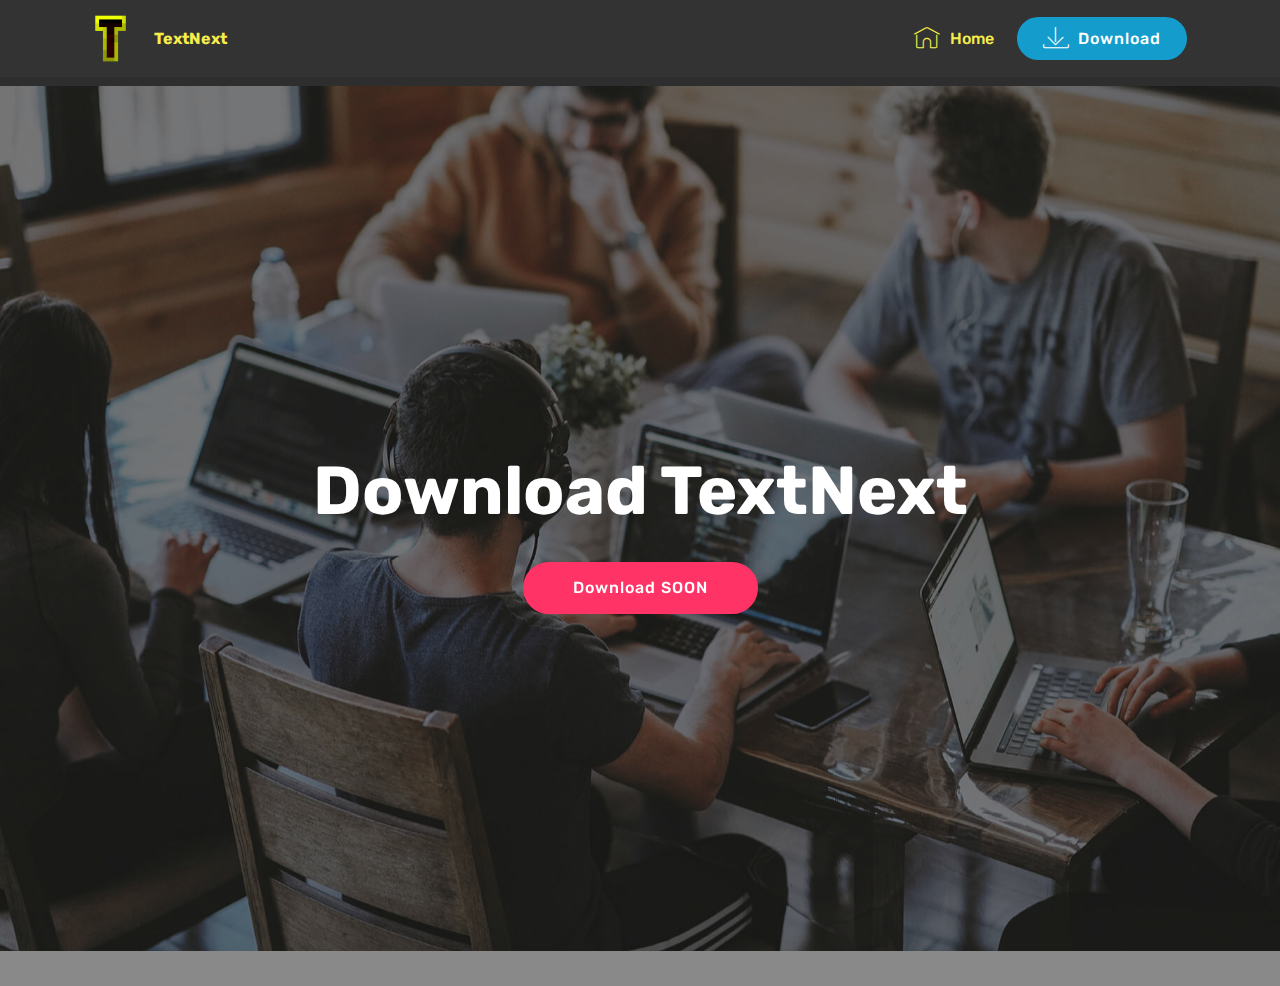
==== download.html @ 265092a2 "create github pages" ====
<!DOCTYPE html>
<html  >
<head>
  <!-- Site made with Mobirise Website Builder v4.12.4, https://mobirise.com -->
  <meta charset="UTF-8">
  <meta http-equiv="X-UA-Compatible" content="IE=edge">
  <meta name="generator" content="Mobirise v4.12.4, mobirise.com">
  <meta name="viewport" content="width=device-width, initial-scale=1, minimum-scale=1">
  <link rel="shortcut icon" href="assets/images/newlogo.ico" type="image/x-icon">
  <meta name="description" content="Web Page Builder Description">
  
  
  <title>Download Page</title>
  <link rel="stylesheet" href="assets/web/assets/mobirise-icons/mobirise-icons.css">
  <link rel="stylesheet" href="assets/bootstrap/css/bootstrap.min.css">
  <link rel="stylesheet" href="assets/bootstrap/css/bootstrap-grid.min.css">
  <link rel="stylesheet" href="assets/bootstrap/css/bootstrap-reboot.min.css">
  <link rel="stylesheet" href="assets/tether/tether.min.css">
  <link rel="stylesheet" href="assets/dropdown/css/style.css">
  <link rel="stylesheet" href="assets/theme/css/style.css">
  <link rel="preload" as="style" href="assets/mobirise/css/mbr-additional.css"><link rel="stylesheet" href="assets/mobirise/css/mbr-additional.css" type="text/css">
  
  
  
</head>
<body>
  <section class="menu cid-s70KgSkP60" once="menu" id="menu1-a">

    

    <nav class="navbar navbar-expand beta-menu navbar-dropdown align-items-center navbar-fixed-top navbar-toggleable-sm">
        <button class="navbar-toggler navbar-toggler-right" type="button" data-toggle="collapse" data-target="#navbarSupportedContent" aria-controls="navbarSupportedContent" aria-expanded="false" aria-label="Toggle navigation">
            <div class="hamburger">
                <span></span>
                <span></span>
                <span></span>
                <span></span>
            </div>
        </button>
        <div class="menu-logo">
            <div class="navbar-brand">
                <span class="navbar-logo">
                    <a href="index.html">
                         <img src="assets/images/newlogo.ico" alt="Mobirise" title="" style="height: 3.8rem;">
                    </a>
                </span>
                <span class="navbar-caption-wrap"><a class="navbar-caption text-success display-4" href="index.html">
                        TextNext</a></span>
            </div>
        </div>
        <div class="collapse navbar-collapse" id="navbarSupportedContent">
            <ul class="navbar-nav nav-dropdown" data-app-modern-menu="true"><li class="nav-item">
                    <a class="nav-link link text-success display-4" href="index.html">
                        <span class="mbri-home mbr-iconfont mbr-iconfont-btn"></span>
                        Home</a>
                </li></ul>
            <div class="navbar-buttons mbr-section-btn"><a class="btn btn-sm btn-primary display-4" href="download.html">
                    <span class="mbri-save mbr-iconfont mbr-iconfont-btn "></span>Download</a></div>
        </div>
    </nav>
</section>

<section class="engine"><a href="https://mobirise.info/p">site templates free download</a></section><section once="footers" class="cid-s70Gtntuoc" id="footer6-6">

    

    

    <div class="container">
        <div class="media-container-row align-center mbr-white">
            <div class="col-12">
                <p class="mbr-text mb-0 mbr-fonts-style display-7">
                    © Copyright 2020 TextNext - All Rights Reserved
                </p>
            </div>
        </div>
    </div>
</section>

<section class="cid-s70Ly5xslP mbr-fullscreen mbr-parallax-background" id="header2-b">

    

    <div class="mbr-overlay" style="opacity: 0.5; background-color: rgb(35, 35, 35);"></div>

    <div class="container align-center">
        <div class="row justify-content-md-center">
            <div class="mbr-white col-md-10">
                <h1 class="mbr-section-title mbr-bold pb-3 mbr-fonts-style display-1">
                    Download TextNext</h1>
                
                
                <div class="mbr-section-btn"><a class="btn btn-md btn-secondary display-4" href="download.html">Download SOON</a></div>
            </div>
        </div>
    </div>
    
</section>


  <script src="assets/web/assets/jquery/jquery.min.js"></script>
  <script src="assets/popper/popper.min.js"></script>
  <script src="assets/bootstrap/js/bootstrap.min.js"></script>
  <script src="assets/tether/tether.min.js"></script>
  <script src="assets/smoothscroll/smooth-scroll.js"></script>
  <script src="assets/dropdown/js/nav-dropdown.js"></script>
  <script src="assets/dropdown/js/navbar-dropdown.js"></script>
  <script src="assets/touchswipe/jquery.touch-swipe.min.js"></script>
  <script src="assets/parallax/jarallax.min.js"></script>
  <script src="assets/theme/js/script.js"></script>
  
  
</body>
</html>
---- assets/web/assets/mobirise-icons/mobirise-icons.css ----
@font-face {
  font-family: 'MobiriseIcons';
  src:  url('mobirise-icons.eot?spat4u');
  src:  url('mobirise-icons.eot?spat4u#iefix') format('embedded-opentype'),
    url('mobirise-icons.ttf?spat4u') format('truetype'),
    url('mobirise-icons.woff?spat4u') format('woff'),
    url('mobirise-icons.svg?spat4u#MobiriseIcons') format('svg');
  font-weight: normal;
  font-style: normal;
  font-display: swap;
}

[class^="mbri-"], [class*=" mbri-"] {
  /* use !important to prevent issues with browser extensions that change fonts */
  font-family: MobiriseIcons !important;
  speak: none;
  font-style: normal;
  font-weight: normal;
  font-variant: normal;
  text-transform: none;
  line-height: 1;

  /* Better Font Rendering =========== */
  -webkit-font-smoothing: antialiased;
  -moz-osx-font-smoothing: grayscale;
}

.mbri-add-submenu:before {
  content: "\e900";
}
.mbri-alert:before {
  content: "\e901";
}
.mbri-align-center:before {
  content: "\e902";
}
.mbri-align-justify:before {
  content: "\e903";
}
.mbri-align-left:before {
  content: "\e904";
}
.mbri-align-right:before {
  content: "\e905";
}
.mbri-android:before {
  content: "\e906";
}
.mbri-apple:before {
  content: "\e907";
}
.mbri-arrow-down:before {
  content: "\e908";
}
.mbri-arrow-next:before {
  content: "\e909";
}
.mbri-arrow-prev:before {
  content: "\e90a";
}
.mbri-arrow-up:before {
  content: "\e90b";
}
.mbri-bold:before {
  content: "\e90c";
}
.mbri-bookmark:before {
  content: "\e90d";
}
.mbri-bootstrap:before {
  content: "\e90e";
}
.mbri-briefcase:before {
  content: "\e90f";
}
.mbri-browse:before {
  content: "\e910";
}
.mbri-bulleted-list:before {
  content: "\e911";
}
.mbri-calendar:before {
  content: "\e912";
}
.mbri-camera:before {
  content: "\e913";
}
.mbri-cart-add:before {
  content: "\e914";
}
.mbri-cart-full:before {
  content: "\e915";
}
.mbri-cash:before {
  content: "\e916";
}
.mbri-change-style:before {
  content: "\e917";
}
.mbri-chat:before {
  content: "\e918";
}
.mbri-clock:before {
  content: "\e919";
}
.mbri-close:before {
  content: "\e91a";
}
.mbri-cloud:before {
  content: "\e91b";
}
.mbri-code:before {
  content: "\e91c";
}
.mbri-contact-form:before {
  content: "\e91d";
}
.mbri-credit-card:before {
  content: "\e91e";
}
.mbri-cursor-click:before {
  content: "\e91f";
}
.mbri-cust-feedback:before {
  content: "\e920";
}
.mbri-database:before {
  content: "\e921";
}
.mbri-delivery:before {
  content: "\e922";
}
.mbri-desktop:before {
  content: "\e923";
}
.mbri-devices:before {
  content: "\e924";
}
.mbri-down:before {
  content: "\e925";
}
.mbri-download:before {
  content: "\e989";
}
.mbri-drag-n-drop:before {
  content: "\e927";
}
.mbri-drag-n-drop2:before {
  content: "\e928";
}
.mbri-edit:before {
  content: "\e929";
}
.mbri-edit2:before {
  content: "\e92a";
}
.mbri-error:before {
  content: "\e92b";
}
.mbri-extension:before {
  content: "\e92c";
}
.mbri-features:before {
  content: "\e92d";
}
.mbri-file:before {
  content: "\e92e";
}
.mbri-flag:before {
  content: "\e92f";
}
.mbri-folder:before {
  content: "\e930";
}
.mbri-gift:before {
  content: "\e931";
}
.mbri-github:before {
  content: "\e932";
}
.mbri-globe:before {
  content: "\e933";
}
.mbri-globe-2:before {
  content: "\e934";
}
.mbri-growing-chart:before {
  content: "\e935";
}
.mbri-hearth:before {
  content: "\e936";
}
.mbri-help:before {
  content: "\e937";
}
.mbri-home:before {
  content: "\e938";
}
.mbri-hot-cup:before {
  content: "\e939";
}
.mbri-idea:before {
  content: "\e93a";
}
.mbri-image-gallery:before {
  content: "\e93b";
}
.mbri-image-slider:before {
  content: "\e93c";
}
.mbri-info:before {
  content: "\e93d";
}
.mbri-italic:before {
  content: "\e93e";
}
.mbri-key:before {
  content: "\e93f";
}
.mbri-laptop:before {
  content: "\e940";
}
.mbri-layers:before {
  content: "\e941";
}
.mbri-left-right:before {
  content: "\e942";
}
.mbri-left:before {
  content: "\e943";
}
.mbri-letter:before {
  content: "\e944";
}
.mbri-like:before {
  content: "\e945";
}
.mbri-link:before {
  content: "\e946";
}
.mbri-lock:before {
  content: "\e947";
}
.mbri-login:before {
  content: "\e948";
}
.mbri-logout:before {
  content: "\e949";
}
.mbri-magic-stick:before {
  content: "\e94a";
}
.mbri-map-pin:before {
  content: "\e94b";
}
.mbri-menu:before {
  content: "\e94c";
}
.mbri-mobile:before {
  content: "\e94d";
}
.mbri-mobile2:before {
  content: "\e94e";
}
.mbri-mobirise:before {
  content: "\e94f";
}
.mbri-more-horizontal:before {
  content: "\e950";
}
.mbri-more-vertical:before {
  content: "\e951";
}
.mbri-music:before {
  content: "\e952";
}
.mbri-new-file:before {
  content: "\e953";
}
.mbri-numbered-list:before {
  content: "\e954";
}
.mbri-opened-folder:before {
  content: "\e955";
}
.mbri-pages:before {
  content: "\e956";
}
.mbri-paper-plane:before {
  content: "\e957";
}
.mbri-paperclip:before {
  content: "\e958";
}
.mbri-photo:before {
  content: "\e959";
}
.mbri-photos:before {
  content: "\e95a";
}
.mbri-pin:before {
  content: "\e95b";
}
.mbri-play:before {
  content: "\e95c";
}
.mbri-plus:before {
  content: "\e95d";
}
.mbri-preview:before {
  content: "\e95e";
}
.mbri-print:before {
  content: "\e95f";
}
.mbri-protect:before {
  content: "\e960";
}
.mbri-question:before {
  content: "\e961";
}
.mbri-quote-left:before {
  content: "\e962";
}
.mbri-quote-right:before {
  content: "\e963";
}
.mbri-refresh:before {
  content: "\e964";
}
.mbri-responsive:before {
  content: "\e965";
}
.mbri-right:before {
  content: "\e966";
}
.mbri-rocket:before {
  content: "\e967";
}
.mbri-sad-face:before {
  content: "\e968";
}
.mbri-sale:before {
  content: "\e969";
}
.mbri-save:before {
  content: "\e96a";
}
.mbri-search:before {
  content: "\e96b";
}
.mbri-setting:before {
  content: "\e96c";
}
.mbri-setting2:before {
  content: "\e96d";
}
.mbri-setting3:before {
  content: "\e96e";
}
.mbri-share:before {
  content: "\e96f";
}
.mbri-shopping-bag:before {
  content: "\e970";
}
.mbri-shopping-basket:before {
  content: "\e971";
}
.mbri-shopping-cart:before {
  content: "\e972";
}
.mbri-sites:before {
  content: "\e973";
}
.mbri-smile-face:before {
  content: "\e974";
}
.mbri-speed:before {
  content: "\e975";
}
.mbri-star:before {
  content: "\e976";
}
.mbri-success:before {
  content: "\e977";
}
.mbri-sun:before {
  content: "\e978";
}
.mbri-sun2:before {
  content: "\e979";
}
.mbri-tablet:before {
  content: "\e97a";
}
.mbri-tablet-vertical:before {
  content: "\e97b";
}
.mbri-target:before {
  content: "\e97c";
}
.mbri-timer:before {
  content: "\e97d";
}
.mbri-to-ftp:before {
  content: "\e97e";
}
.mbri-to-local-drive:before {
  content: "\e97f";
}
.mbri-touch-swipe:before {
  content: "\e980";
}
.mbri-touch:before {
  content: "\e981";
}
.mbri-trash:before {
  content: "\e982";
}
.mbri-underline:before {
  content: "\e983";
}
.mbri-unlink:before {
  content: "\e984";
}
.mbri-unlock:before {
  content: "\e985";
}
.mbri-up-down:before {
  content: "\e986";
}
.mbri-up:before {
  content: "\e987";
}
.mbri-update:before {
  content: "\e988";
}
.mbri-upload:before {
 content: "\e926"; 
}
.mbri-user:before {
  content: "\e98a";
}
.mbri-user2:before {
  content: "\e98b";
}
.mbri-users:before {
  content: "\e98c";
}
.mbri-video:before {
  content: "\e98d";
}
.mbri-video-play:before {
  content: "\e98e";
}
.mbri-watch:before {
  content: "\e98f";
}
.mbri-website-theme:before {
  content: "\e990";
}
.mbri-wifi:before {
  content: "\e991";
}
.mbri-windows:before {
  content: "\e992";
}
.mbri-zoom-out:before {
  content: "\e993";
}
.mbri-redo:before {
  content: "\e994";
}
.mbri-undo:before {
  content: "\e995";
}
---- assets/dropdown/css/style.css ----
.navbar-dropdown {
  left: 0;
  padding: 0;
  position: absolute;
  right: 0;
  top: 0;
  transition: all 0.45s ease;
  z-index: 1030;
  background: #282828; }
  .navbar-dropdown .navbar-logo {
    margin-right: 0.8rem;
    transition: margin 0.3s ease-in-out;
    vertical-align: middle; }
    .navbar-dropdown .navbar-logo img {
      height: 3.125rem;
      transition: all 0.3s ease-in-out; }
    .navbar-dropdown .navbar-logo.mbr-iconfont {
      font-size: 3.125rem;
      line-height: 3.125rem; }
  .navbar-dropdown .navbar-caption {
    font-weight: 700;
    white-space: normal;
    vertical-align: -4px;
    line-height: 3.125rem !important; }
    .navbar-dropdown .navbar-caption, .navbar-dropdown .navbar-caption:hover {
      color: inherit;
      text-decoration: none; }
  .navbar-dropdown .mbr-iconfont + .navbar-caption {
    vertical-align: -1px; }
  .navbar-dropdown.navbar-fixed-top {
    position: fixed; }
  .navbar-dropdown .navbar-brand span {
    vertical-align: -4px; }
  .navbar-dropdown.bg-color.transparent {
    background: none; }
  .navbar-dropdown.navbar-short .navbar-brand {
    padding: 0.625rem 0; }
    .navbar-dropdown.navbar-short .navbar-brand span {
      vertical-align: -1px; }
  .navbar-dropdown.navbar-short .navbar-caption {
    line-height: 2.375rem !important;
    vertical-align: -2px; }
  .navbar-dropdown.navbar-short .navbar-logo {
    margin-right: 0.5rem; }
    .navbar-dropdown.navbar-short .navbar-logo img {
      height: 2.375rem; }
    .navbar-dropdown.navbar-short .navbar-logo.mbr-iconfont {
      font-size: 2.375rem;
      line-height: 2.375rem; }
  .navbar-dropdown.navbar-short .mbr-table-cell {
    height: 3.625rem; }
  .navbar-dropdown .navbar-close {
    left: 0.6875rem;
    position: fixed;
    top: 0.75rem;
    z-index: 1000; }
  .navbar-dropdown .hamburger-icon {
    content: "";
    display: inline-block;
    vertical-align: middle;
    width: 16px;
    -webkit-box-shadow: 0 -6px 0 1px #282828,0 0 0 1px #282828,0 6px 0 1px #282828;
    -moz-box-shadow: 0 -6px 0 1px #282828,0 0 0 1px #282828,0 6px 0 1px #282828;
    box-shadow: 0 -6px 0 1px #282828,0 0 0 1px #282828,0 6px 0 1px #282828; }

.dropdown-menu .dropdown-toggle[data-toggle="dropdown-submenu"]::after {
  border-bottom: 0.35em solid transparent;
  border-left: 0.35em solid;
  border-right: 0;
  border-top: 0.35em solid transparent;
  margin-left: 0.3rem; }

.dropdown-menu .dropdown-item:focus {
  outline: 0; }

.nav-dropdown {
  font-size: 0.75rem;
  font-weight: 500;
  height: auto !important; }
  .nav-dropdown .nav-btn {
    padding-left: 1rem; }
  .nav-dropdown .link {
    margin: .667em 1.667em;
    font-weight: 500;
    padding: 0;
    transition: color .2s ease-in-out; }
    .nav-dropdown .link.dropdown-toggle {
      margin-right: 2.583em; }
      .nav-dropdown .link.dropdown-toggle::after {
        margin-left: .25rem;
        border-top: 0.35em solid;
        border-right: 0.35em solid transparent;
        border-left: 0.35em solid transparent;
        border-bottom: 0; }
      .nav-dropdown .link.dropdown-toggle[aria-expanded="true"] {
        margin: 0;
        padding: 0.667em 3.263em  0.667em 1.667em; }
  .nav-dropdown .link::after,
  .nav-dropdown .dropdown-item::after {
    color: inherit; }
  .nav-dropdown .btn {
    font-size: 0.75rem;
    font-weight: 700;
    letter-spacing: 0;
    margin-bottom: 0;
    padding-left: 1.25rem;
    padding-right: 1.25rem; }
  .nav-dropdown .dropdown-menu {
    border-radius: 0;
    border: 0;
    left: 0;
    margin: 0;
    padding-bottom: 1.25rem;
    padding-top: 1.25rem;
    position: relative; }
  .nav-dropdown .dropdown-submenu {
    margin-left: 0.125rem;
    top: 0; }
  .nav-dropdown .dropdown-item {
    font-weight: 500;
    line-height: 2;
    padding: 0.3846em 4.615em 0.3846em 1.5385em;
    position: relative;
    transition: color .2s ease-in-out, background-color .2s ease-in-out; }
    .nav-dropdown .dropdown-item::after {
      margin-top: -0.3077em;
      position: absolute;
      right: 1.1538em;
      top: 50%; }
    .nav-dropdown .dropdown-item:focus, .nav-dropdown .dropdown-item:hover {
      background: none; }

@media (max-width: 767px) {
  .nav-dropdown.navbar-toggleable-sm {
    bottom: 0;
    display: none;
    left: 0;
    overflow-x: hidden;
    position: fixed;
    top: 0;
    transform: translateX(-100%);
    -ms-transform: translateX(-100%);
    -webkit-transform: translateX(-100%);
    width: 18.75rem;
    z-index: 999; } }
.nav-dropdown.navbar-toggleable-xl {
  bottom: 0;
  display: none;
  left: 0;
  overflow-x: hidden;
  position: fixed;
  top: 0;
  transform: translateX(-100%);
  -ms-transform: translateX(-100%);
  -webkit-transform: translateX(-100%);
  width: 18.75rem;
  z-index: 999; }

.nav-dropdown-sm {
  display: block !important;
  overflow-x: hidden;
  overflow: auto;
  padding-top: 3.875rem; }
  .nav-dropdown-sm::after {
    content: "";
    display: block;
    height: 3rem;
    width: 100%; }
  .nav-dropdown-sm.collapse.in ~ .navbar-close {
    display: block !important; }
  .nav-dropdown-sm.collapsing, .nav-dropdown-sm.collapse.in {
    transform: translateX(0);
    -ms-transform: translateX(0);
    -webkit-transform: translateX(0);
    transition: all 0.25s ease-out;
    -webkit-transition: all 0.25s ease-out;
    background: #282828; }
  .nav-dropdown-sm.collapsing[aria-expanded="false"] {
    transform: translateX(-100%);
    -ms-transform: translateX(-100%);
    -webkit-transform: translateX(-100%); }
  .nav-dropdown-sm .nav-item {
    display: block;
    margin-left: 0 !important;
    padding-left: 0; }
  .nav-dropdown-sm .link,
  .nav-dropdown-sm .dropdown-item {
    border-top: 1px dotted rgba(255, 255, 255, 0.1);
    font-size: 0.8125rem;
    line-height: 1.6;
    margin: 0 !important;
    padding: 0.875rem 2.4rem 0.875rem 1.5625rem !important;
    position: relative;
    white-space: normal; }
    .nav-dropdown-sm .link:focus, .nav-dropdown-sm .link:hover,
    .nav-dropdown-sm .dropdown-item:focus,
    .nav-dropdown-sm .dropdown-item:hover {
      background: rgba(0, 0, 0, 0.2) !important;
      color: #c0a375; }
  .nav-dropdown-sm .nav-btn {
    position: relative;
    padding: 1.5625rem 1.5625rem 0 1.5625rem; }
    .nav-dropdown-sm .nav-btn::before {
      border-top: 1px dotted rgba(255, 255, 255, 0.1);
      content: "";
      left: 0;
      position: absolute;
      top: 0;
      width: 100%; }
    .nav-dropdown-sm .nav-btn + .nav-btn {
      padding-top: 0.625rem; }
      .nav-dropdown-sm .nav-btn + .nav-btn::before {
        display: none; }
  .nav-dropdown-sm .btn {
    padding: 0.625rem 0; }
  .nav-dropdown-sm .dropdown-toggle[data-toggle="dropdown-submenu"]::after {
    margin-left: .25rem;
    border-top: 0.35em solid;
    border-right: 0.35em solid transparent;
    border-left: 0.35em solid transparent;
    border-bottom: 0; }
  .nav-dropdown-sm .dropdown-toggle[data-toggle="dropdown-submenu"][aria-expanded="true"]::after {
    border-top: 0;
    border-right: 0.35em solid transparent;
    border-left: 0.35em solid transparent;
    border-bottom: 0.35em solid; }
  .nav-dropdown-sm .dropdown-menu {
    margin: 0;
    padding: 0;
    position: relative;
    top: 0;
    left: 0;
    width: 100%;
    border: 0;
    float: none;
    border-radius: 0;
    background: none; }
  .nav-dropdown-sm .dropdown-submenu {
    left: 100%;
    margin-left: 0.125rem;
    margin-top: -1.25rem;
    top: 0; }

.navbar-toggleable-sm .nav-dropdown .dropdown-menu {
  position: absolute; }

.navbar-toggleable-sm .nav-dropdown .dropdown-submenu {
  left: 100%;
  margin-left: 0.125rem;
  margin-top: -1.25rem;
  top: 0; }

.navbar-toggleable-sm.opened .nav-dropdown .dropdown-menu {
  position: relative; }

.navbar-toggleable-sm.opened .nav-dropdown .dropdown-submenu {
  left: 0;
  margin-left: 00rem;
  margin-top: 0rem;
  top: 0; }

.is-builder .nav-dropdown.collapsing {
  transition: none !important; }

/*# sourceMappingURL=style.css.map */
---- assets/theme/css/style.css ----
/*!
 * Mobirise v4 theme (https://mobirise.com/)
 * Copyright 2017 Mobirise
 */
section {
  background-color: #eeeeee;
}

.form-control:focus {
  box-shadow: none;
}

:focus {
  outline: none;
}

body {
  font-style: normal;
  line-height: 1.5;
}

section,
.container,
.container-fluid {
  position: relative;
  word-wrap: break-word;
}

a.mbr-iconfont:hover {
  text-decoration: none;
}

.article .lead p,
.article .lead ul,
.article .lead ol,
.article .lead pre,
.article .lead blockquote {
  margin-bottom: 0;
}

ul,
ol,
pre,
blockquote {
  margin-bottom: 2.3125rem;
}

pre {
  background: #f4f4f4;
  padding: 10px 24px;
  white-space: pre-wrap;
}

.inactive {
  -webkit-user-select: none;
  -moz-user-select: none;
  -ms-user-select: none;
  user-select: none;
  pointer-events: none;
  -webkit-user-drag: none;
  user-drag: none;
}

.mbr-section__comments .row {
  justify-content: center;
  -webkit-justify-content: center;
}

a {
  font-style: normal;
  font-weight: 400;
  cursor: pointer;
}

a, a:hover {
  text-decoration: none;
}

figure {
  margin-bottom: 0;
}

body {
  color: #232323;
}

h1,
h2,
h3,
h4,
h5,
h6,
.h1,
.h2,
.h3,
.h4,
.h5,
.h6,
.display-1,
.display-2,
.display-3,
.display-4 {
  line-height: 1;
  word-break: break-word;
  word-wrap: break-word;
}

.mbr-section-title {
  font-style: normal;
  line-height: 1.2;
}

.mbr-section-subtitle {
  line-height: 1.3;
}

.mbr-text {
  font-style: normal;
  line-height: 1.6;
}

b,
strong {
  font-weight: bold;
}

blockquote {
  padding: 10px 0 10px 20px;
  position: relative;
  border-left: 2px solid;
  border-color: #ff3366;
}

input:-webkit-autofill, input:-webkit-autofill:hover, input:-webkit-autofill:focus, input:-webkit-autofill:active {
  transition-delay: 9999s;
  transition-property: background-color, color;
}

textarea[type='hidden'] {
  display: none;
}

body {
  position: relative;
}

section {
  background-position: 50% 50%;
  background-repeat: no-repeat;
  background-size: cover;
}

section .mbr-background-video,
section .mbr-background-video-preview {
  position: absolute;
  bottom: 0;
  left: 0;
  right: 0;
  top: 0;
}

.hidden {
  visibility: hidden;
}

.mbr-z-index20 {
  z-index: 20;
}

/*! Base colors */
.mbr-white {
  color: #ffffff;
}

.mbr-black {
  color: #000000;
}

.mbr-bg-white {
  background-color: #ffffff;
}

.mbr-bg-black {
  background-color: #000000;
}

/*! Text-aligns */
.align-left {
  text-align: left;
}

.align-center {
  text-align: center;
}

.align-right {
  text-align: right;
}

@media (max-width: 767px) {
  .align-left,
  .align-center,
  .align-right,
  .mbr-section-btn,
  .mbr-section-title {
    text-align: center;
  }
}

/*! Font-weight  */
.mbr-light {
  font-weight: 300;
}

.mbr-regular {
  font-weight: 400;
}

.mbr-semibold {
  font-weight: 500;
}

.mbr-bold {
  font-weight: 700;
}

/*! Media  */
.media-size-item {
  -moz-flex: 1 1 auto;
  -o-flex: 1 1 auto;
  flex: 1 1 auto;
}

.media-content {
  flex-basis: 100%;
}

.media-container-row {
  display: flex;
  flex-direction: row;
  flex-wrap: wrap;
  justify-content: center;
  align-content: center;
  align-items: start;
}

.media-container-row .media-size-item {
  width: 400px;
}

.media-container-column {
  display: flex;
  flex-direction: column;
  flex-wrap: wrap;
  justify-content: center;
  align-content: center;
  align-items: stretch;
}

.media-container-column > * {
  width: 100%;
}

@media (min-width: 992px) {
  .media-container-row {
    flex-wrap: nowrap;
  }
}

figure {
  overflow: hidden;
}

figure[mbr-media-size] {
  transition: width 0.1s;
}

.mbr-figure img,
.mbr-figure iframe {
  display: block;
  width: 100%;
}

.card {
  background-color: transparent;
  border: none;
}

.card-box {
  width: 100%;
}

.card-img {
  text-align: center;
  flex-shrink: 0;
  -webkit-flex-shrink: 0;
}

.media {
  max-width: 100%;
  margin: 0 auto;
}

.mbr-figure {
  -ms-grid-row-align: center;
  align-self: center;
}

.media-container > div {
  max-width: 100%;
}

.mbr-figure img,
.card-img img {
  width: 100%;
}

@media (max-width: 991px) {
  .media-size-item {
    width: auto !important;
  }
  .media {
    width: auto;
  }
  .mbr-figure {
    width: 100% !important;
  }
}

/*! Buttons */
.btn {
  font-weight: 500;
  border-width: 2px;
  font-style: normal;
  letter-spacing: 1px;
  margin: .4rem .8rem;
  white-space: normal;
  transition: all .3s ease-in-out;
  display: inline-flex;
  align-items: center;
  justify-content: center;
  word-break: break-word;
  -webkit-align-items: center;
  -webkit-justify-content: center;
  display: -webkit-inline-flex;
}

.btn-sm {
  font-weight: 500;
  letter-spacing: 1px;
  transition: all .3s ease-in-out;
}

.btn-md {
  font-weight: 500;
  letter-spacing: 1px;
  margin: .4rem .8rem !important;
  transition: all .3s ease-in-out;
}

.btn-lg {
  font-weight: 500;
  letter-spacing: 1px;
  margin: .4rem .8rem !important;
  transition: all .3s ease-in-out;
}

.mbr-section-btn {
  margin-left: -0.25rem;
  margin-right: -0.25rem;
  font-size: 0;
}

nav .mbr-section-btn {
  margin-left: 0rem;
  margin-right: 0rem;
}

.btn-form {
  border-radius: 0;
}

.btn-form:hover {
  cursor: pointer;
}

/*! Btn icon margin */
.btn .mbr-iconfont,
.btn.btn-sm .mbr-iconfont {
  cursor: pointer;
  margin-right: 0.5rem;
}

.btn.btn-md .mbr-iconfont,
.btn.btn-md .mbr-iconfont {
  margin-right: 0.8rem;
}

.mbr-regular {
  font-weight: 400;
}

.mbr-semibold {
  font-weight: 500;
}

.mbr-bold {
  font-weight: 700;
}

[type='submit'] {
  -webkit-appearance: none;
}

/*! Full-screen */
.mbr-fullscreen .mbr-overlay {
  min-height: 100vh;
}

.mbr-fullscreen {
  display: flex;
  display: -moz-flex;
  display: -ms-flex;
  display: -o-flex;
  align-items: center;
  -webkit-align-items: center;
  min-height: 100vh;
  padding-top: 3rem;
  padding-bottom: 3rem;
}

/*! Map */
.map {
  height: 25rem;
  position: relative;
}

.map iframe {
  width: 100%;
  height: 100%;
}

.mbr-overlay {
  background-color: #000;
  bottom: 0;
  left: 0;
  opacity: .5;
  position: absolute;
  right: 0;
  top: 0;
  z-index: 0;
  pointer-events: none;
}

/* Form */
blockquote {
  font-style: italic;
  padding: 10px 0 10px 20px;
  font-size: 1.09rem;
  position: relative;
  border-width: 3px;
}

.form-control {
  background-color: #f5f5f5;
  box-shadow: none;
  color: #565656;
  line-height: 1.43;
  min-height: 3.5em;
  padding: 1.07em .5em;
}

.form-control, .form-control:focus {
  border: 1px solid #e8e8e8;
}

.form-active .form-control:invalid {
  border-color: red;
}

.form-control-label {
  position: relative;
  cursor: pointer;
  margin-bottom: .357em;
  padding: 0;
}

.alert {
  color: #ffffff;
  border-radius: 0;
  border: 0;
  font-size: .875rem;
  line-height: 1.5;
  margin-bottom: 1.875rem;
  padding: 1.25rem;
  position: relative;
}

.alert.alert-form::after {
  background-color: inherit;
  bottom: -7px;
  content: "";
  display: block;
  height: 14px;
  left: 50%;
  margin-left: -7px;
  position: absolute;
  transform: rotate(45deg);
  width: 14px;
  -webkit-transform: rotate(45deg);
}

.form-asterisk {
  font-family: initial;
  position: absolute;
  top: -2px;
  font-weight: normal;
}

/*! Scroll to top arrow */
#scrollToTop a i:before {
  content: '';
  position: absolute;
  height: 40%;
  top: 25%;
  background: #fff;
  width: 2px;
  left: calc(50% - 1px);
}

#scrollToTop a i:after {
  content: '';
  position: absolute;
  display: block;
  border-top: 2px solid #fff;
  border-right: 2px solid #fff;
  width: 40%;
  height: 40%;
  left: 30%;
  bottom: 30%;
  transform: rotate(135deg);
  -webkit-transform: rotate(135deg);
}

.mbr-arrow-up {
  bottom: 25px;
  right: 90px;
  position: fixed;
  text-align: right;
  z-index: 5000;
  color: #ffffff;
  font-size: 32px;
  transform: rotate(180deg);
  -webkit-transform: rotate(180deg);
}

.mbr-arrow-up a {
  background: rgba(0, 0, 0, 0.2);
  border-radius: 3px;
  color: #fff;
  display: inline-block;
  height: 60px;
  width: 60px;
  outline-style: none !important;
  position: relative;
  text-decoration: none;
  transition: all 0.3s ease-in-out;
  cursor: pointer;
  text-align: center;
}

.mbr-arrow-up a:hover {
  background-color: rgba(0, 0, 0, 0.4);
}

.mbr-arrow-up a i {
  line-height: 60px;
}

.mbr-arrow-up-icon {
  display: block;
  color: #fff;
}

.mbr-arrow-up-icon::before {
  content: '\203a';
  display: inline-block;
  font-family: serif;
  font-size: 32px;
  line-height: 1;
  font-style: normal;
  position: relative;
  top: 6px;
  left: -4px;
  -webkit-transform: rotate(-90deg);
  transform: rotate(-90deg);
}

/*! Arrow Down */
.mbr-arrow {
  position: absolute;
  bottom: 45px;
  left: 50%;
  width: 60px;
  height: 60px;
  cursor: pointer;
  background-color: rgba(80, 80, 80, 0.5);
  border-radius: 50%;
  -webkit-transform: translateX(-50%);
  transform: translateX(-50%);
}

.mbr-arrow > a {
  display: inline-block;
  text-decoration: none;
  outline-style: none;
  -webkit-animation: arrowdown 1.7s ease-in-out infinite;
  animation: arrowdown 1.7s ease-in-out infinite;
}

.mbr-arrow > a > i {
  position: absolute;
  top: -2px;
  left: 15px;
  font-size: 2rem;
}

@keyframes arrowdown {
  0% {
    transform: translateY(0px);
    -webkit-transform: translateY(0px);
  }
  50% {
    transform: translateY(-5px);
    -webkit-transform: translateY(-5px);
  }
  100% {
    transform: translateY(0px);
    -webkit-transform: translateY(0px);
  }
}

@-webkit-keyframes arrowdown {
  0% {
    transform: translateY(0px);
    -webkit-transform: translateY(0px);
  }
  50% {
    transform: translateY(-5px);
    -webkit-transform: translateY(-5px);
  }
  100% {
    transform: translateY(0px);
    -webkit-transform: translateY(0px);
  }
}

@media (max-width: 500px) {
  .mbr-arrow-up {
    left: 50%;
    right: auto;
    transform: translateX(-50%) rotate(180deg);
    -webkit-transform: translateX(-50%) rotate(180deg);
  }
}

/*Gradients animation*/
@keyframes gradient-animation {
  from {
    background-position: 0% 100%;
    -webkit-animation-timing-function: ease-in-out;
            animation-timing-function: ease-in-out;
  }
  to {
    background-position: 100% 0%;
    -webkit-animation-timing-function: ease-in-out;
            animation-timing-function: ease-in-out;
  }
}

@-webkit-keyframes gradient-animation {
  from {
    background-position: 0% 100%;
    -webkit-animation-timing-function: ease-in-out;
            animation-timing-function: ease-in-out;
  }
  to {
    background-position: 100% 0%;
    -webkit-animation-timing-function: ease-in-out;
            animation-timing-function: ease-in-out;
  }
}

.bg-gradient {
  background-size: 200% 200%;
  animation: gradient-animation 5s infinite alternate;
  -webkit-animation: gradient-animation 5s infinite alternate;
}

.menu .navbar-brand {
  display: -webkit-flex;
}

.menu .navbar-brand span {
  display: flex;
  display: -webkit-flex;
}

.menu .navbar-brand .navbar-caption-wrap {
  display: -webkit-flex;
}

.menu .navbar-brand .navbar-logo img {
  display: -webkit-flex;
}

@media (min-width: 768px) and (max-width: 1023px) {
  .menu .navbar-toggleable-sm .navbar-nav {
    display: -ms-flexbox;
  }
}

@media (max-width: 1023px) {
  .menu .navbar-collapse {
    max-height: 93.5vh;
  }
  .menu .navbar-collapse.show {
    overflow: auto;
  }
}

@media (min-width: 1024px) {
  .menu .navbar-nav.nav-dropdown {
    display: -webkit-flex;
  }
  .menu .navbar-toggleable-sm .navbar-collapse {
    display: -webkit-flex !important;
  }
  .menu .collapsed .navbar-collapse {
    max-height: 93.5vh;
  }
  .menu .collapsed .navbar-collapse.show {
    overflow: auto;
  }
}

@media (max-width: 767px) {
  .menu .navbar-collapse {
    max-height: 80vh;
  }
}

/* Others*/
.note-check a[data-value=Rubik] {
  font-style: normal;
}

.mbr-arrow a {
  color: #ffffff;
}

@media (max-width: 767px) {
  .mbr-arrow {
    display: none;
  }
}

.navbar {
  display: -webkit-flex;
  -webkit-flex-wrap: wrap;
  -webkit-align-items: center;
  -webkit-justify-content: space-between;
}

.navbar-collapse {
  -webkit-flex-basis: 100%;
  -webkit-flex-grow: 1;
  -webkit-align-items: center;
}

.nav-dropdown .link {
  padding: 0.667em 1.667em !important;
  margin: 0 !important;
}

.nav {
  display: -webkit-flex;
  -webkit-flex-wrap: wrap;
}

.row {
  display: -webkit-flex;
  -webkit-flex-wrap: wrap;
}

.justify-content-center {
  -webkit-justify-content: center;
}

.form-inline {
  display: -webkit-flex;
  -webkit-align-items: center;
}

.card-wrapper {
  -webkit-flex: 1;
}

.carousel-control {
  z-index: 10;
  display: -webkit-flex;
  -webkit-align-items: center;
  -webkit-justify-content: center;
}

.carousel-controls {
  display: -webkit-flex;
}

.media {
  display: -webkit-flex;
}

.form-group:focus {
  outline: none;
}

.jq-selectbox__select {
  padding: 1.07em 0.5em;
  position: absolute;
  top: 0;
  left: 0;
  width: 100%;
}

.jq-selectbox__dropdown {
  position: absolute;
  top: 100%;
  left: 0 !important;
  width: 100% !important;
}

.jq-selectbox__trigger-arrow {
  -webkit-transform: translateY(-50%);
          transform: translateY(-50%);
}

.jq-selectbox li {
  padding: 1.07em 0.5em;
}

input[type='range'] {
  padding-left: 0 !important;
  padding-right: 0 !important;
}

.modal-dialog,
.modal-content {
  height: 100%;
}

.modal-dialog .carousel-inner {
  height: calc(100vh - 1.75rem);
}

@media (max-width: 575px) {
  .modal-dialog .carousel-inner {
    height: calc(100vh - 1rem);
  }
}

.carousel-item {
  text-align: center;
}

.carousel-item img {
  margin: auto;
}

.navbar-toggler {
  align-self: flex-start;
  padding: 0.25rem 0.75rem;
  font-size: 1.25rem;
  line-height: 1;
  background: transparent;
  border: 1px solid transparent;
  border-radius: 0.25rem;
}

.navbar-toggler:focus,
.navbar-toggler:hover {
  text-decoration: none;
}

.navbar-toggler-icon {
  display: inline-block;
  width: 1.5em;
  height: 1.5em;
  vertical-align: middle;
  content: '';
  background: no-repeat center center;
  background-size: 100% 100%;
}

.navbar-toggler-left {
  position: absolute;
  left: 1rem;
}

.navbar-toggler-right {
  position: absolute;
  right: 1rem;
}

@media (max-width: 575px) {
  .navbar-toggleable .navbar-nav .dropdown-menu {
    position: static;
    float: none;
  }
  .navbar-toggleable > .container {
    padding-right: 0;
    padding-left: 0;
  }
}

@media (min-width: 576px) {
  .navbar-toggleable {
    flex-direction: row;
    flex-wrap: nowrap;
    align-items: center;
  }
  .navbar-toggleable .navbar-nav {
    flex-direction: row;
  }
  .navbar-toggleable .navbar-nav .nav-link {
    padding-right: 0.5rem;
    padding-left: 0.5rem;
  }
  .navbar-toggleable > .container {
    display: flex;
    flex-wrap: nowrap;
    align-items: center;
  }
  .navbar-toggleable .navbar-collapse {
    display: flex !important;
    width: 100%;
  }
  .navbar-toggleable .navbar-toggler {
    display: none;
  }
}

@media (max-width: 767px) {
  .navbar-toggleable-sm .navbar-nav .dropdown-menu {
    position: static;
    float: none;
  }
  .navbar-toggleable-sm > .container {
    padding-right: 0;
    padding-left: 0;
  }
}

@media (min-width: 768px) {
  .navbar-toggleable-sm {
    flex-direction: row;
    flex-wrap: nowrap;
    align-items: center;
  }
  .navbar-toggleable-sm .navbar-nav {
    flex-direction: row;
  }
  .navbar-toggleable-sm .navbar-nav .nav-link {
    padding-right: 0.5rem;
    padding-left: 0.5rem;
  }
  .navbar-toggleable-sm > .container {
    display: flex;
    flex-wrap: nowrap;
    align-items: center;
  }
  .navbar-toggleable-sm .navbar-collapse {
    display: none;
    width: 100%;
  }
  .navbar-toggleable-sm .navbar-toggler {
    display: none;
  }
}

@media (max-width: 1023px) {
  .navbar-toggleable-md .navbar-nav .dropdown-menu {
    position: static;
    float: none;
  }
  .navbar-toggleable-md > .container {
    padding-right: 0;
    padding-left: 0;
  }
}

@media (min-width: 1024px) {
  .navbar-toggleable-md {
    flex-direction: row;
    flex-wrap: nowrap;
    align-items: center;
  }
  .navbar-toggleable-md .navbar-nav {
    flex-direction: row;
  }
  .navbar-toggleable-md .navbar-nav .nav-link {
    padding-right: 0.5rem;
    padding-left: 0.5rem;
  }
  .navbar-toggleable-md > .container {
    display: flex;
    flex-wrap: nowrap;
    align-items: center;
  }
  .navbar-toggleable-md .navbar-collapse {
    display: flex !important;
    width: 100%;
  }
  .navbar-toggleable-md .navbar-toggler {
    display: none;
  }
}

@media (max-width: 1199px) {
  .navbar-toggleable-lg .navbar-nav .dropdown-menu {
    position: static;
    float: none;
  }
  .navbar-toggleable-lg > .container {
    padding-right: 0;
    padding-left: 0;
  }
}

@media (min-width: 1200px) {
  .navbar-toggleable-lg {
    flex-direction: row;
    flex-wrap: nowrap;
    align-items: center;
  }
  .navbar-toggleable-lg .navbar-nav {
    flex-direction: row;
  }
  .navbar-toggleable-lg .navbar-nav .nav-link {
    padding-right: 0.5rem;
    padding-left: 0.5rem;
  }
  .navbar-toggleable-lg > .container {
    display: flex;
    flex-wrap: nowrap;
    align-items: center;
  }
  .navbar-toggleable-lg .navbar-collapse {
    display: flex !important;
    width: 100%;
  }
  .navbar-toggleable-lg .navbar-toggler {
    display: none;
  }
}

.navbar-toggleable-xl {
  flex-direction: row;
  flex-wrap: nowrap;
  align-items: center;
}

.navbar-toggleable-xl .navbar-nav .dropdown-menu {
  position: static;
  float: none;
}

.navbar-toggleable-xl > .container {
  padding-right: 0;
  padding-left: 0;
}

.navbar-toggleable-xl .navbar-nav {
  flex-direction: row;
}

.navbar-toggleable-xl .navbar-nav .nav-link {
  padding-right: 0.5rem;
  padding-left: 0.5rem;
}

.navbar-toggleable-xl > .container {
  display: flex;
  flex-wrap: nowrap;
  align-items: center;
}

.navbar-toggleable-xl .navbar-collapse {
  display: flex !important;
  width: 100%;
}

.navbar-toggleable-xl .navbar-toggler {
  display: none;
}

.card-img {
  width: auto;
}

.menu .navbar.collapsed:not(.beta-menu) {
  flex-direction: column;
}

.carousel-item.active,
.carousel-item-next,
.carousel-item-prev {
  display: flex;
}

.note-air-layout .dropup .dropdown-menu,
.note-air-layout .navbar-fixed-bottom .dropdown .dropdown-menu {
  bottom: initial !important;
}

html,
body {
  height: auto;
  min-height: 100vh;
}

.dropup .dropdown-toggle::after {
  display: none;
}
.engine {
	position: absolute;
	text-indent: -2400px;
	text-align: center;
	padding: 0;
	top: 0;
	left: -2400px;
}
---- assets/mobirise/css/mbr-additional.css ----
@import url(https://fonts.googleapis.com/css?family=Rubik:300,300i,400,400i,500,500i,700,700i,900,900i&display=swap);





body {
  font-family: Rubik;
}
.display-1 {
  font-family: 'Rubik', sans-serif;
  font-size: 4.25rem;
  font-display: swap;
}
.display-1 > .mbr-iconfont {
  font-size: 6.8rem;
}
.display-2 {
  font-family: 'Rubik', sans-serif;
  font-size: 3rem;
  font-display: swap;
}
.display-2 > .mbr-iconfont {
  font-size: 4.8rem;
}
.display-4 {
  font-family: 'Rubik', sans-serif;
  font-size: 1rem;
  font-display: swap;
}
.display-4 > .mbr-iconfont {
  font-size: 1.6rem;
}
.display-5 {
  font-family: 'Rubik', sans-serif;
  font-size: 1.5rem;
  font-display: swap;
}
.display-5 > .mbr-iconfont {
  font-size: 2.4rem;
}
.display-7 {
  font-family: 'Rubik', sans-serif;
  font-size: 1rem;
  font-display: swap;
}
.display-7 > .mbr-iconfont {
  font-size: 1.6rem;
}
/* ---- Fluid typography for mobile devices ---- */
/* 1.4 - font scale ratio ( bootstrap == 1.42857 ) */
/* 100vw - current viewport width */
/* (48 - 20)  48 == 48rem == 768px, 20 == 20rem == 320px(minimal supported viewport) */
/* 0.65 - min scale variable, may vary */
@media (max-width: 768px) {
  .display-1 {
    font-size: 3.4rem;
    font-size: calc( 2.1374999999999997rem + (4.25 - 2.1374999999999997) * ((100vw - 20rem) / (48 - 20)));
    line-height: calc( 1.4 * (2.1374999999999997rem + (4.25 - 2.1374999999999997) * ((100vw - 20rem) / (48 - 20))));
  }
  .display-2 {
    font-size: 2.4rem;
    font-size: calc( 1.7rem + (3 - 1.7) * ((100vw - 20rem) / (48 - 20)));
    line-height: calc( 1.4 * (1.7rem + (3 - 1.7) * ((100vw - 20rem) / (48 - 20))));
  }
  .display-4 {
    font-size: 0.8rem;
    font-size: calc( 1rem + (1 - 1) * ((100vw - 20rem) / (48 - 20)));
    line-height: calc( 1.4 * (1rem + (1 - 1) * ((100vw - 20rem) / (48 - 20))));
  }
  .display-5 {
    font-size: 1.2rem;
    font-size: calc( 1.175rem + (1.5 - 1.175) * ((100vw - 20rem) / (48 - 20)));
    line-height: calc( 1.4 * (1.175rem + (1.5 - 1.175) * ((100vw - 20rem) / (48 - 20))));
  }
}
/* Buttons */
.btn {
  padding: 1rem 3rem;
  border-radius: 3px;
}
.btn-sm {
  padding: 0.6rem 1.5rem;
  border-radius: 3px;
}
.btn-md {
  padding: 1rem 3rem;
  border-radius: 3px;
}
.btn-lg {
  padding: 1.2rem 3.2rem;
  border-radius: 3px;
}
.bg-primary {
  background-color: #149dcc !important;
}
.bg-success {
  background-color: #f7ed4a !important;
}
.bg-info {
  background-color: #82786e !important;
}
.bg-warning {
  background-color: #879a9f !important;
}
.bg-danger {
  background-color: #b1a374 !important;
}
.btn-primary,
.btn-primary:active {
  background-color: #149dcc !important;
  border-color: #149dcc !important;
  color: #ffffff !important;
}
.btn-primary:hover,
.btn-primary:focus,
.btn-primary.focus,
.btn-primary.active {
  color: #ffffff !important;
  background-color: #0d6786 !important;
  border-color: #0d6786 !important;
}
.btn-primary.disabled,
.btn-primary:disabled {
  color: #ffffff !important;
  background-color: #0d6786 !important;
  border-color: #0d6786 !important;
}
.btn-secondary,
.btn-secondary:active {
  background-color: #ff3366 !important;
  border-color: #ff3366 !important;
  color: #ffffff !important;
}
.btn-secondary:hover,
.btn-secondary:focus,
.btn-secondary.focus,
.btn-secondary.active {
  color: #ffffff !important;
  background-color: #e50039 !important;
  border-color: #e50039 !important;
}
.btn-secondary.disabled,
.btn-secondary:disabled {
  color: #ffffff !important;
  background-color: #e50039 !important;
  border-color: #e50039 !important;
}
.btn-info,
.btn-info:active {
  background-color: #82786e !important;
  border-color: #82786e !important;
  color: #ffffff !important;
}
.btn-info:hover,
.btn-info:focus,
.btn-info.focus,
.btn-info.active {
  color: #ffffff !important;
  background-color: #59524b !important;
  border-color: #59524b !important;
}
.btn-info.disabled,
.btn-info:disabled {
  color: #ffffff !important;
  background-color: #59524b !important;
  border-color: #59524b !important;
}
.btn-success,
.btn-success:active {
  background-color: #f7ed4a !important;
  border-color: #f7ed4a !important;
  color: #3f3c03 !important;
}
.btn-success:hover,
.btn-success:focus,
.btn-success.focus,
.btn-success.active {
  color: #3f3c03 !important;
  background-color: #eadd0a !important;
  border-color: #eadd0a !important;
}
.btn-success.disabled,
.btn-success:disabled {
  color: #3f3c03 !important;
  background-color: #eadd0a !important;
  border-color: #eadd0a !important;
}
.btn-warning,
.btn-warning:active {
  background-color: #879a9f !important;
  border-color: #879a9f !important;
  color: #ffffff !important;
}
.btn-warning:hover,
.btn-warning:focus,
.btn-warning.focus,
.btn-warning.active {
  color: #ffffff !important;
  background-color: #617479 !important;
  border-color: #617479 !important;
}
.btn-warning.disabled,
.btn-warning:disabled {
  color: #ffffff !important;
  background-color: #617479 !important;
  border-color: #617479 !important;
}
.btn-danger,
.btn-danger:active {
  background-color: #b1a374 !important;
  border-color: #b1a374 !important;
  color: #ffffff !important;
}
.btn-danger:hover,
.btn-danger:focus,
.btn-danger.focus,
.btn-danger.active {
  color: #ffffff !important;
  background-color: #8b7d4e !important;
  border-color: #8b7d4e !important;
}
.btn-danger.disabled,
.btn-danger:disabled {
  color: #ffffff !important;
  background-color: #8b7d4e !important;
  border-color: #8b7d4e !important;
}
.btn-white {
  color: #333333 !important;
}
.btn-white,
.btn-white:active {
  background-color: #ffffff !important;
  border-color: #ffffff !important;
  color: #808080 !important;
}
.btn-white:hover,
.btn-white:focus,
.btn-white.focus,
.btn-white.active {
  color: #808080 !important;
  background-color: #d9d9d9 !important;
  border-color: #d9d9d9 !important;
}
.btn-white.disabled,
.btn-white:disabled {
  color: #808080 !important;
  background-color: #d9d9d9 !important;
  border-color: #d9d9d9 !important;
}
.btn-black,
.btn-black:active {
  background-color: #333333 !important;
  border-color: #333333 !important;
  color: #ffffff !important;
}
.btn-black:hover,
.btn-black:focus,
.btn-black.focus,
.btn-black.active {
  color: #ffffff !important;
  background-color: #0d0d0d !important;
  border-color: #0d0d0d !important;
}
.btn-black.disabled,
.btn-black:disabled {
  color: #ffffff !important;
  background-color: #0d0d0d !important;
  border-color: #0d0d0d !important;
}
.btn-primary-outline,
.btn-primary-outline:active {
  background: none;
  border-color: #0b566f;
  color: #0b566f;
}
.btn-primary-outline:hover,
.btn-primary-outline:focus,
.btn-primary-outline.focus,
.btn-primary-outline.active {
  color: #ffffff;
  background-color: #149dcc;
  border-color: #149dcc;
}
.btn-primary-outline.disabled,
.btn-primary-outline:disabled {
  color: #ffffff !important;
  background-color: #149dcc !important;
  border-color: #149dcc !important;
}
.btn-secondary-outline,
.btn-secondary-outline:active {
  background: none;
  border-color: #cc0033;
  color: #cc0033;
}
.btn-secondary-outline:hover,
.btn-secondary-outline:focus,
.btn-secondary-outline.focus,
.btn-secondary-outline.active {
  color: #ffffff;
  background-color: #ff3366;
  border-color: #ff3366;
}
.btn-secondary-outline.disabled,
.btn-secondary-outline:disabled {
  color: #ffffff !important;
  background-color: #ff3366 !important;
  border-color: #ff3366 !important;
}
.btn-info-outline,
.btn-info-outline:active {
  background: none;
  border-color: #4b453f;
  color: #4b453f;
}
.btn-info-outline:hover,
.btn-info-outline:focus,
.btn-info-outline.focus,
.btn-info-outline.active {
  color: #ffffff;
  background-color: #82786e;
  border-color: #82786e;
}
.btn-info-outline.disabled,
.btn-info-outline:disabled {
  color: #ffffff !important;
  background-color: #82786e !important;
  border-color: #82786e !important;
}
.btn-success-outline,
.btn-success-outline:active {
  background: none;
  border-color: #d2c609;
  color: #d2c609;
}
.btn-success-outline:hover,
.btn-success-outline:focus,
.btn-success-outline.focus,
.btn-success-outline.active {
  color: #3f3c03;
  background-color: #f7ed4a;
  border-color: #f7ed4a;
}
.btn-success-outline.disabled,
.btn-success-outline:disabled {
  color: #3f3c03 !important;
  background-color: #f7ed4a !important;
  border-color: #f7ed4a !important;
}
.btn-warning-outline,
.btn-warning-outline:active {
  background: none;
  border-color: #55666b;
  color: #55666b;
}
.btn-warning-outline:hover,
.btn-warning-outline:focus,
.btn-warning-outline.focus,
.btn-warning-outline.active {
  color: #ffffff;
  background-color: #879a9f;
  border-color: #879a9f;
}
.btn-warning-outline.disabled,
.btn-warning-outline:disabled {
  color: #ffffff !important;
  background-color: #879a9f !important;
  border-color: #879a9f !important;
}
.btn-danger-outline,
.btn-danger-outline:active {
  background: none;
  border-color: #7a6e45;
  color: #7a6e45;
}
.btn-danger-outline:hover,
.btn-danger-outline:focus,
.btn-danger-outline.focus,
.btn-danger-outline.active {
  color: #ffffff;
  background-color: #b1a374;
  border-color: #b1a374;
}
.btn-danger-outline.disabled,
.btn-danger-outline:disabled {
  color: #ffffff !important;
  background-color: #b1a374 !important;
  border-color: #b1a374 !important;
}
.btn-black-outline,
.btn-black-outline:active {
  background: none;
  border-color: #000000;
  color: #000000;
}
.btn-black-outline:hover,
.btn-black-outline:focus,
.btn-black-outline.focus,
.btn-black-outline.active {
  color: #ffffff;
  background-color: #333333;
  border-color: #333333;
}
.btn-black-outline.disabled,
.btn-black-outline:disabled {
  color: #ffffff !important;
  background-color: #333333 !important;
  border-color: #333333 !important;
}
.btn-white-outline,
.btn-white-outline:active,
.btn-white-outline.active {
  background: none;
  border-color: #ffffff;
  color: #ffffff;
}
.btn-white-outline:hover,
.btn-white-outline:focus,
.btn-white-outline.focus {
  color: #333333;
  background-color: #ffffff;
  border-color: #ffffff;
}
.text-primary {
  color: #149dcc !important;
}
.text-secondary {
  color: #ff3366 !important;
}
.text-success {
  color: #f7ed4a !important;
}
.text-info {
  color: #82786e !important;
}
.text-warning {
  color: #879a9f !important;
}
.text-danger {
  color: #b1a374 !important;
}
.text-white {
  color: #ffffff !important;
}
.text-black {
  color: #000000 !important;
}
a.text-primary:hover,
a.text-primary:focus {
  color: #0b566f !important;
}
a.text-secondary:hover,
a.text-secondary:focus {
  color: #cc0033 !important;
}
a.text-success:hover,
a.text-success:focus {
  color: #d2c609 !important;
}
a.text-info:hover,
a.text-info:focus {
  color: #4b453f !important;
}
a.text-warning:hover,
a.text-warning:focus {
  color: #55666b !important;
}
a.text-danger:hover,
a.text-danger:focus {
  color: #7a6e45 !important;
}
a.text-white:hover,
a.text-white:focus {
  color: #b3b3b3 !important;
}
a.text-black:hover,
a.text-black:focus {
  color: #4d4d4d !important;
}
.alert-success {
  background-color: #70c770;
}
.alert-info {
  background-color: #82786e;
}
.alert-warning {
  background-color: #879a9f;
}
.alert-danger {
  background-color: #b1a374;
}
.mbr-section-btn a.btn:not(.btn-form) {
  border-radius: 100px;
}
.mbr-section-btn a.btn:not(.btn-form):hover,
.mbr-section-btn a.btn:not(.btn-form):focus {
  box-shadow: none !important;
}
.mbr-section-btn a.btn:not(.btn-form):hover,
.mbr-section-btn a.btn:not(.btn-form):focus {
  box-shadow: 0 10px 40px 0 rgba(0, 0, 0, 0.2) !important;
  -webkit-box-shadow: 0 10px 40px 0 rgba(0, 0, 0, 0.2) !important;
}
.mbr-gallery-filter li a {
  border-radius: 100px !important;
}
.mbr-gallery-filter li.active .btn {
  background-color: #149dcc;
  border-color: #149dcc;
  color: #ffffff;
}
.mbr-gallery-filter li.active .btn:focus {
  box-shadow: none;
}
.nav-tabs .nav-link {
  border-radius: 100px !important;
}
a,
a:hover {
  color: #149dcc;
}
.mbr-plan-header.bg-primary .mbr-plan-subtitle,
.mbr-plan-header.bg-primary .mbr-plan-price-desc {
  color: #b4e6f8;
}
.mbr-plan-header.bg-success .mbr-plan-subtitle,
.mbr-plan-header.bg-success .mbr-plan-price-desc {
  color: #ffffff;
}
.mbr-plan-header.bg-info .mbr-plan-subtitle,
.mbr-plan-header.bg-info .mbr-plan-price-desc {
  color: #beb8b2;
}
.mbr-plan-header.bg-warning .mbr-plan-subtitle,
.mbr-plan-header.bg-warning .mbr-plan-price-desc {
  color: #ced6d8;
}
.mbr-plan-header.bg-danger .mbr-plan-subtitle,
.mbr-plan-header.bg-danger .mbr-plan-price-desc {
  color: #dfd9c6;
}
/* Scroll to top button*/
.scrollToTop_wraper {
  display: none;
}
.form-control {
  font-family: 'Rubik', sans-serif;
  font-size: 1rem;
  font-display: swap;
}
.form-control > .mbr-iconfont {
  font-size: 1.6rem;
}
blockquote {
  border-color: #149dcc;
}
/* Forms */
.mbr-form .btn {
  margin: .4rem 0;
}
.mbr-form .input-group-btn a.btn {
  border-radius: 100px !important;
}
.mbr-form .input-group-btn a.btn:hover {
  box-shadow: 0 10px 40px 0 rgba(0, 0, 0, 0.2);
}
.mbr-form .input-group-btn button[type="submit"] {
  border-radius: 100px !important;
  padding: 1rem 3rem;
}
.mbr-form .input-group-btn button[type="submit"]:hover {
  box-shadow: 0 10px 40px 0 rgba(0, 0, 0, 0.2);
}
.form2 .form-control {
  border-top-left-radius: 100px;
  border-bottom-left-radius: 100px;
}
.form2 .input-group-btn a.btn {
  border-top-left-radius: 0 !important;
  border-bottom-left-radius: 0 !important;
}
.form2 .input-group-btn button[type="submit"] {
  border-top-left-radius: 0 !important;
  border-bottom-left-radius: 0 !important;
}
.form3 input[type="email"] {
  border-radius: 100px !important;
}
@media (max-width: 349px) {
  .form2 input[type="email"] {
    border-radius: 100px !important;
  }
  .form2 .input-group-btn a.btn {
    border-radius: 100px !important;
  }
  .form2 .input-group-btn button[type="submit"] {
    border-radius: 100px !important;
  }
}
@media (max-width: 767px) {
  .btn {
    font-size: .75rem !important;
  }
  .btn .mbr-iconfont {
    font-size: 1rem !important;
  }
}
/* Footer */
.mbr-footer-content li::before,
.mbr-footer .mbr-contacts li::before {
  background: #149dcc;
}
.mbr-footer-content li a:hover,
.mbr-footer .mbr-contacts li a:hover {
  color: #149dcc;
}
.footer3 input[type="email"],
.footer4 input[type="email"] {
  border-radius: 100px !important;
}
.footer3 .input-group-btn a.btn,
.footer4 .input-group-btn a.btn {
  border-radius: 100px !important;
}
.footer3 .input-group-btn button[type="submit"],
.footer4 .input-group-btn button[type="submit"] {
  border-radius: 100px !important;
}
/* Headers*/
.header13 .form-inline input[type="email"],
.header14 .form-inline input[type="email"] {
  border-radius: 100px;
}
.header13 .form-inline input[type="text"],
.header14 .form-inline input[type="text"] {
  border-radius: 100px;
}
.header13 .form-inline input[type="tel"],
.header14 .form-inline input[type="tel"] {
  border-radius: 100px;
}
.header13 .form-inline a.btn,
.header14 .form-inline a.btn {
  border-radius: 100px;
}
.header13 .form-inline button,
.header14 .form-inline button {
  border-radius: 100px !important;
}
@media screen and (-ms-high-contrast: active), (-ms-high-contrast: none) {
  .card-wrapper {
    flex: auto !important;
  }
}
.jq-selectbox li:hover,
.jq-selectbox li.selected {
  background-color: #149dcc;
  color: #ffffff;
}
.jq-selectbox .jq-selectbox__trigger-arrow,
.jq-number__spin.minus:after,
.jq-number__spin.plus:after {
  transition: 0.4s;
  border-top-color: currentColor;
  border-bottom-color: currentColor;
}
.jq-selectbox:hover .jq-selectbox__trigger-arrow,
.jq-number__spin.minus:hover:after,
.jq-number__spin.plus:hover:after {
  border-top-color: #149dcc;
  border-bottom-color: #149dcc;
}
.xdsoft_datetimepicker .xdsoft_calendar td.xdsoft_default,
.xdsoft_datetimepicker .xdsoft_calendar td.xdsoft_current,
.xdsoft_datetimepicker .xdsoft_timepicker .xdsoft_time_box > div > div.xdsoft_current {
  color: #ffffff !important;
  background-color: #149dcc !important;
  box-shadow: none !important;
}
.xdsoft_datetimepicker .xdsoft_calendar td:hover,
.xdsoft_datetimepicker .xdsoft_timepicker .xdsoft_time_box > div > div:hover {
  color: #ffffff !important;
  background: #ff3366 !important;
  box-shadow: none !important;
}
.lazy-bg {
  background-image: none !important;
}
.lazy-placeholder:not(section),
.lazy-none {
  display: block;
  position: relative;
  padding-bottom: 56.25%;
}
iframe.lazy-placeholder,
.lazy-placeholder:after {
  content: '';
  position: absolute;
  width: 100px;
  height: 100px;
  background: transparent no-repeat center;
  background-size: contain;
  top: 50%;
  left: 50%;
  transform: translateX(-50%) translateY(-50%);
  background-image: url("data:image/svg+xml;charset=UTF-8,%3csvg width='32' height='32' viewBox='0 0 64 64' xmlns='http://www.w3.org/2000/svg' stroke='%23149dcc' %3e%3cg fill='none' fill-rule='evenodd'%3e%3cg transform='translate(16 16)' stroke-width='2'%3e%3ccircle stroke-opacity='.5' cx='16' cy='16' r='16'/%3e%3cpath d='M32 16c0-9.94-8.06-16-16-16'%3e%3canimateTransform attributeName='transform' type='rotate' from='0 16 16' to='360 16 16' dur='1s' repeatCount='indefinite'/%3e%3c/path%3e%3c/g%3e%3c/g%3e%3c/svg%3e");
}
section.lazy-placeholder:after {
  opacity: 0.3;
}
.cid-s70vUBuBjo {
  background-image: url("../../../assets/images/textbackground.png");
}
.cid-s70CwM3Zuw {
  padding-top: 90px;
  padding-bottom: 90px;
  background-color: #ffffff;
}
.cid-s70CwM3Zuw .mbr-text {
  color: #767676;
}
.cid-s70CwM3Zuw h4 {
  text-align: center;
}
.cid-s70CwM3Zuw p {
  text-align: center;
}
.cid-s70CwM3Zuw .card-img span {
  font-size: 96px;
  color: #149dcc;
}
.cid-s74kxgSTQb {
  padding-top: 75px;
  padding-bottom: 90px;
  background-color: #ffffff;
}
.cid-s74kxgSTQb h2 {
  text-align: left;
}
.cid-s74kxgSTQb h4 {
  text-align: left;
  font-weight: 500;
}
.cid-s74kxgSTQb p {
  color: #767676;
  text-align: left;
}
.cid-s74kxgSTQb .aside-content {
  flex-basis: 100%;
  -webkit-flex-basis: 100%;
}
.cid-s74kxgSTQb .block-content {
  display: -webkit-flex;
  flex-direction: column;
  -webkit-flex-direction: column;
  word-break: break-word;
}
.cid-s74kxgSTQb .media {
  margin: initial;
  align-items: center;
  -webkit-align-items: center;
}
.cid-s74kxgSTQb .mbr-figure {
  align-self: flex-start;
  -webkit-align-self: flex-start;
  -webkit-flex-shrink: 0;
  flex-shrink: 0;
}
.cid-s74kxgSTQb .card-img {
  padding-right: 2rem;
  width: auto;
}
.cid-s74kxgSTQb .card-img span {
  font-size: 72px;
  color: #707070;
}
@media (min-width: 992px) {
  .cid-s74kxgSTQb .mbr-figure {
    padding-right: 4rem;
  }
}
@media (max-width: 991px) {
  .cid-s74kxgSTQb .mbr-figure {
    padding-right: 0;
    padding-bottom: 1rem;
    margin-bottom: 2rem;
  }
}
@media (max-width: 300px) {
  .cid-s74kxgSTQb .card-img span {
    font-size: 40px !important;
  }
}
.cid-s74kxgSTQb H2 {
  color: #232323;
}
.cid-s74kxgSTQb .mbr-text {
  text-align: left;
}
.cid-s70I9qywMI {
  padding-top: 90px;
  padding-bottom: 90px;
  background-color: #ffffff;
}
.cid-s70I9qywMI [class^="socicon-"]:before,
.cid-s70I9qywMI [class*=" socicon-"]:before {
  line-height: 44px;
}
.cid-s70I9qywMI .btn-social {
  font-size: 20px;
  border-radius: 50%;
  padding: 0;
  width: 44px;
  height: 44px;
  line-height: 44px;
  text-align: center;
  position: relative;
  color: #232323;
  cursor: pointer;
  border-color: #149dcc;
}
.cid-s70I9qywMI .btn-social i {
  top: 0;
  line-height: 44px;
  width: 44px;
}
.cid-s70I9qywMI .btn-social:hover {
  color: #fff;
  background: #149dcc;
}
.cid-s70I9qywMI .btn-social:hover i.socicon {
  color: #ffffff !important;
}
.cid-s70I9qywMI .btn-social + .btn {
  margin-left: .1rem;
}
@media (max-width: 767px) {
  .cid-s70I9qywMI .btn {
    font-size: 20px !important;
  }
}
.cid-s70Gtntuoc {
  padding-top: 30px;
  padding-bottom: 30px;
  background-color: #2e2e2e;
}
.cid-s70KgSkP60 .navbar {
  padding: .5rem 0;
  background: #333333;
  transition: none;
  min-height: 77px;
}
.cid-s70KgSkP60 .navbar-dropdown.bg-color.transparent.opened {
  background: #333333;
}
.cid-s70KgSkP60 a {
  font-style: normal;
}
.cid-s70KgSkP60 .nav-item span {
  padding-right: 0.4em;
  line-height: 0.5em;
  vertical-align: text-bottom;
  position: relative;
  text-decoration: none;
}
.cid-s70KgSkP60 .nav-item a {
  display: -webkit-flex;
  align-items: center;
  justify-content: center;
  padding: 0.7rem 0 !important;
  margin: 0rem .65rem !important;
  -webkit-align-items: center;
  -webkit-justify-content: center;
}
.cid-s70KgSkP60 .nav-item:focus,
.cid-s70KgSkP60 .nav-link:focus {
  outline: none;
}
.cid-s70KgSkP60 .btn {
  padding: 0.4rem 1.5rem;
  display: -webkit-inline-flex;
  align-items: center;
  -webkit-align-items: center;
}
.cid-s70KgSkP60 .btn .mbr-iconfont {
  font-size: 1.6rem;
}
.cid-s70KgSkP60 .menu-logo {
  margin-right: auto;
}
.cid-s70KgSkP60 .menu-logo .navbar-brand {
  display: flex;
  margin-left: 5rem;
  padding: 0;
  transition: padding .2s;
  min-height: 3.8rem;
  -webkit-align-items: center;
  align-items: center;
}
.cid-s70KgSkP60 .menu-logo .navbar-brand .navbar-caption-wrap {
  display: flex;
  -webkit-align-items: center;
  align-items: center;
  word-break: break-word;
  min-width: 7rem;
  margin: .3rem 0;
}
.cid-s70KgSkP60 .menu-logo .navbar-brand .navbar-caption-wrap .navbar-caption {
  line-height: 1.2rem !important;
  padding-right: 2rem;
}
.cid-s70KgSkP60 .menu-logo .navbar-brand .navbar-logo {
  font-size: 4rem;
  transition: font-size 0.25s;
}
.cid-s70KgSkP60 .menu-logo .navbar-brand .navbar-logo img {
  display: flex;
}
.cid-s70KgSkP60 .menu-logo .navbar-brand .navbar-logo .mbr-iconfont {
  transition: font-size 0.25s;
}
.cid-s70KgSkP60 .menu-logo .navbar-brand .navbar-logo a {
  display: inline-flex;
}
.cid-s70KgSkP60 .navbar-toggleable-sm .navbar-collapse {
  justify-content: flex-end;
  -webkit-justify-content: flex-end;
  padding-right: 5rem;
  width: auto;
}
.cid-s70KgSkP60 .navbar-toggleable-sm .navbar-collapse .navbar-nav {
  flex-wrap: wrap;
  -webkit-flex-wrap: wrap;
  padding-left: 0;
}
.cid-s70KgSkP60 .navbar-toggleable-sm .navbar-collapse .navbar-nav .nav-item {
  -webkit-align-self: center;
  align-self: center;
}
.cid-s70KgSkP60 .navbar-toggleable-sm .navbar-collapse .navbar-buttons {
  padding-left: 0;
  padding-bottom: 0;
}
.cid-s70KgSkP60 .dropdown .dropdown-menu {
  background: #333333;
  visibility: hidden;
  display: block;
  position: absolute;
  min-width: 5rem;
  padding-top: 1.4rem;
  padding-bottom: 1.4rem;
  text-align: left;
}
.cid-s70KgSkP60 .dropdown .dropdown-menu .dropdown-item {
  width: auto;
  padding: 0.235em 1.5385em 0.235em 1.5385em !important;
}
.cid-s70KgSkP60 .dropdown .dropdown-menu .dropdown-item::after {
  right: 0.5rem;
}
.cid-s70KgSkP60 .dropdown .dropdown-menu .dropdown-submenu {
  margin: 0;
}
.cid-s70KgSkP60 .dropdown.open > .dropdown-menu {
  visibility: visible;
}
.cid-s70KgSkP60 .navbar-toggleable-sm.opened:after {
  position: absolute;
  width: 100vw;
  height: 100vh;
  content: '';
  background-color: rgba(0, 0, 0, 0.1);
  left: 0;
  bottom: 0;
  transform: translateY(100%);
  -webkit-transform: translateY(100%);
  z-index: 1000;
}
.cid-s70KgSkP60 .navbar.navbar-short {
  min-height: 60px;
  transition: all .2s;
}
.cid-s70KgSkP60 .navbar.navbar-short .navbar-toggler-right {
  top: 20px;
}
.cid-s70KgSkP60 .navbar.navbar-short .navbar-logo a {
  font-size: 2.5rem !important;
  line-height: 2.5rem;
  transition: font-size 0.25s;
}
.cid-s70KgSkP60 .navbar.navbar-short .navbar-logo a .mbr-iconfont {
  font-size: 2.5rem !important;
}
.cid-s70KgSkP60 .navbar.navbar-short .navbar-logo a img {
  height: 3rem !important;
}
.cid-s70KgSkP60 .navbar.navbar-short .navbar-brand {
  min-height: 3rem;
}
.cid-s70KgSkP60 button.navbar-toggler {
  width: 31px;
  height: 18px;
  cursor: pointer;
  transition: all .2s;
  top: 1.5rem;
  right: 1rem;
}
.cid-s70KgSkP60 button.navbar-toggler:focus {
  outline: none;
}
.cid-s70KgSkP60 button.navbar-toggler .hamburger span {
  position: absolute;
  right: 0;
  width: 30px;
  height: 2px;
  border-right: 5px;
  background-color: #ffffff;
}
.cid-s70KgSkP60 button.navbar-toggler .hamburger span:nth-child(1) {
  top: 0;
  transition: all .2s;
}
.cid-s70KgSkP60 button.navbar-toggler .hamburger span:nth-child(2) {
  top: 8px;
  transition: all .15s;
}
.cid-s70KgSkP60 button.navbar-toggler .hamburger span:nth-child(3) {
  top: 8px;
  transition: all .15s;
}
.cid-s70KgSkP60 button.navbar-toggler .hamburger span:nth-child(4) {
  top: 16px;
  transition: all .2s;
}
.cid-s70KgSkP60 nav.opened .hamburger span:nth-child(1) {
  top: 8px;
  width: 0;
  opacity: 0;
  right: 50%;
  transition: all .2s;
}
.cid-s70KgSkP60 nav.opened .hamburger span:nth-child(2) {
  -webkit-transform: rotate(45deg);
  transform: rotate(45deg);
  transition: all .25s;
}
.cid-s70KgSkP60 nav.opened .hamburger span:nth-child(3) {
  -webkit-transform: rotate(-45deg);
  transform: rotate(-45deg);
  transition: all .25s;
}
.cid-s70KgSkP60 nav.opened .hamburger span:nth-child(4) {
  top: 8px;
  width: 0;
  opacity: 0;
  right: 50%;
  transition: all .2s;
}
.cid-s70KgSkP60 .collapsed.navbar-expand {
  flex-direction: column;
  -webkit-flex-direction: column;
}
.cid-s70KgSkP60 .collapsed .btn {
  display: -webkit-flex;
}
.cid-s70KgSkP60 .collapsed .navbar-collapse {
  display: none !important;
  padding-right: 0 !important;
}
.cid-s70KgSkP60 .collapsed .navbar-collapse.collapsing,
.cid-s70KgSkP60 .collapsed .navbar-collapse.show {
  display: block !important;
}
.cid-s70KgSkP60 .collapsed .navbar-collapse.collapsing .navbar-nav,
.cid-s70KgSkP60 .collapsed .navbar-collapse.show .navbar-nav {
  display: block;
  text-align: center;
}
.cid-s70KgSkP60 .collapsed .navbar-collapse.collapsing .navbar-nav .nav-item,
.cid-s70KgSkP60 .collapsed .navbar-collapse.show .navbar-nav .nav-item {
  clear: both;
}
.cid-s70KgSkP60 .collapsed .navbar-collapse.collapsing .navbar-buttons,
.cid-s70KgSkP60 .collapsed .navbar-collapse.show .navbar-buttons {
  text-align: center;
}
.cid-s70KgSkP60 .collapsed .navbar-collapse.collapsing .navbar-buttons:last-child,
.cid-s70KgSkP60 .collapsed .navbar-collapse.show .navbar-buttons:last-child {
  margin-bottom: 1rem;
}
@media (min-width: 1024px) {
  .cid-s70KgSkP60 .collapsed:not(.navbar-short) .navbar-collapse {
    max-height: calc(98.5vh - 3.8rem);
  }
}
.cid-s70KgSkP60 .collapsed button.navbar-toggler {
  display: block;
}
.cid-s70KgSkP60 .collapsed .navbar-brand {
  margin-left: 1rem !important;
}
.cid-s70KgSkP60 .collapsed .navbar-toggleable-sm {
  flex-direction: column;
  -webkit-flex-direction: column;
}
.cid-s70KgSkP60 .collapsed .dropdown .dropdown-menu {
  width: 100%;
  text-align: center;
  position: relative;
  opacity: 0;
  overflow: hidden;
  display: block;
  height: 0;
  visibility: hidden;
  padding: 0;
  transition-duration: .5s;
  transition-property: opacity,padding,height;
}
.cid-s70KgSkP60 .collapsed .dropdown.open > .dropdown-menu {
  position: relative;
  opacity: 1;
  height: auto;
  padding: 1.4rem 0;
  visibility: visible;
}
.cid-s70KgSkP60 .collapsed .dropdown .dropdown-submenu {
  left: 0;
  text-align: center;
  width: 100%;
}
.cid-s70KgSkP60 .collapsed .dropdown .dropdown-toggle[data-toggle="dropdown-submenu"]::after {
  margin-top: 0;
  position: inherit;
  right: 0;
  top: 50%;
  display: inline-block;
  width: 0;
  height: 0;
  margin-left: .3em;
  vertical-align: middle;
  content: "";
  border-top: .30em solid;
  border-right: .30em solid transparent;
  border-left: .30em solid transparent;
}
@media (max-width: 1023px) {
  .cid-s70KgSkP60 .navbar-expand {
    flex-direction: column;
    -webkit-flex-direction: column;
  }
  .cid-s70KgSkP60 img {
    height: 3.8rem !important;
  }
  .cid-s70KgSkP60 .btn {
    display: -webkit-flex;
  }
  .cid-s70KgSkP60 button.navbar-toggler {
    display: block;
  }
  .cid-s70KgSkP60 .navbar-brand {
    margin-left: 1rem !important;
  }
  .cid-s70KgSkP60 .navbar-toggleable-sm {
    flex-direction: column;
    -webkit-flex-direction: column;
  }
  .cid-s70KgSkP60 .navbar-collapse {
    display: none !important;
    padding-right: 0 !important;
  }
  .cid-s70KgSkP60 .navbar-collapse.collapsing,
  .cid-s70KgSkP60 .navbar-collapse.show {
    display: block !important;
  }
  .cid-s70KgSkP60 .navbar-collapse.collapsing .navbar-nav,
  .cid-s70KgSkP60 .navbar-collapse.show .navbar-nav {
    display: block;
    text-align: center;
  }
  .cid-s70KgSkP60 .navbar-collapse.collapsing .navbar-nav .nav-item,
  .cid-s70KgSkP60 .navbar-collapse.show .navbar-nav .nav-item {
    clear: both;
  }
  .cid-s70KgSkP60 .navbar-collapse.collapsing .navbar-buttons,
  .cid-s70KgSkP60 .navbar-collapse.show .navbar-buttons {
    text-align: center;
  }
  .cid-s70KgSkP60 .navbar-collapse.collapsing .navbar-buttons:last-child,
  .cid-s70KgSkP60 .navbar-collapse.show .navbar-buttons:last-child {
    margin-bottom: 1rem;
  }
  .cid-s70KgSkP60 .dropdown .dropdown-menu {
    width: 100%;
    text-align: center;
    position: relative;
    opacity: 0;
    overflow: hidden;
    display: block;
    height: 0;
    visibility: hidden;
    padding: 0;
    transition-duration: .5s;
    transition-property: opacity,padding,height;
  }
  .cid-s70KgSkP60 .dropdown.open > .dropdown-menu {
    position: relative;
    opacity: 1;
    height: auto;
    padding: 1.4rem 0;
    visibility: visible;
  }
  .cid-s70KgSkP60 .dropdown .dropdown-submenu {
    left: 0;
    text-align: center;
    width: 100%;
  }
  .cid-s70KgSkP60 .dropdown .dropdown-toggle[data-toggle="dropdown-submenu"]::after {
    margin-top: 0;
    position: inherit;
    right: 0;
    top: 50%;
    display: inline-block;
    width: 0;
    height: 0;
    margin-left: .3em;
    vertical-align: middle;
    content: "";
    border-top: .30em solid;
    border-right: .30em solid transparent;
    border-left: .30em solid transparent;
  }
}
@media (min-width: 767px) {
  .cid-s70KgSkP60 .menu-logo {
    flex-shrink: 0;
    -webkit-flex-shrink: 0;
  }
}
.cid-s70KgSkP60 .navbar-collapse {
  flex-basis: auto;
  -webkit-flex-basis: auto;
}
.cid-s70KgSkP60 .nav-link:hover,
.cid-s70KgSkP60 .dropdown-item:hover {
  color: #c1c1c1 !important;
}
.cid-s70Gtntuoc {
  padding-top: 30px;
  padding-bottom: 30px;
  background-color: #2e2e2e;
}
.cid-s70KgSkP60 .navbar {
  padding: .5rem 0;
  background: #333333;
  transition: none;
  min-height: 77px;
}
.cid-s70KgSkP60 .navbar-dropdown.bg-color.transparent.opened {
  background: #333333;
}
.cid-s70KgSkP60 a {
  font-style: normal;
}
.cid-s70KgSkP60 .nav-item span {
  padding-right: 0.4em;
  line-height: 0.5em;
  vertical-align: text-bottom;
  position: relative;
  text-decoration: none;
}
.cid-s70KgSkP60 .nav-item a {
  display: -webkit-flex;
  align-items: center;
  justify-content: center;
  padding: 0.7rem 0 !important;
  margin: 0rem .65rem !important;
  -webkit-align-items: center;
  -webkit-justify-content: center;
}
.cid-s70KgSkP60 .nav-item:focus,
.cid-s70KgSkP60 .nav-link:focus {
  outline: none;
}
.cid-s70KgSkP60 .btn {
  padding: 0.4rem 1.5rem;
  display: -webkit-inline-flex;
  align-items: center;
  -webkit-align-items: center;
}
.cid-s70KgSkP60 .btn .mbr-iconfont {
  font-size: 1.6rem;
}
.cid-s70KgSkP60 .menu-logo {
  margin-right: auto;
}
.cid-s70KgSkP60 .menu-logo .navbar-brand {
  display: flex;
  margin-left: 5rem;
  padding: 0;
  transition: padding .2s;
  min-height: 3.8rem;
  -webkit-align-items: center;
  align-items: center;
}
.cid-s70KgSkP60 .menu-logo .navbar-brand .navbar-caption-wrap {
  display: flex;
  -webkit-align-items: center;
  align-items: center;
  word-break: break-word;
  min-width: 7rem;
  margin: .3rem 0;
}
.cid-s70KgSkP60 .menu-logo .navbar-brand .navbar-caption-wrap .navbar-caption {
  line-height: 1.2rem !important;
  padding-right: 2rem;
}
.cid-s70KgSkP60 .menu-logo .navbar-brand .navbar-logo {
  font-size: 4rem;
  transition: font-size 0.25s;
}
.cid-s70KgSkP60 .menu-logo .navbar-brand .navbar-logo img {
  display: flex;
}
.cid-s70KgSkP60 .menu-logo .navbar-brand .navbar-logo .mbr-iconfont {
  transition: font-size 0.25s;
}
.cid-s70KgSkP60 .menu-logo .navbar-brand .navbar-logo a {
  display: inline-flex;
}
.cid-s70KgSkP60 .navbar-toggleable-sm .navbar-collapse {
  justify-content: flex-end;
  -webkit-justify-content: flex-end;
  padding-right: 5rem;
  width: auto;
}
.cid-s70KgSkP60 .navbar-toggleable-sm .navbar-collapse .navbar-nav {
  flex-wrap: wrap;
  -webkit-flex-wrap: wrap;
  padding-left: 0;
}
.cid-s70KgSkP60 .navbar-toggleable-sm .navbar-collapse .navbar-nav .nav-item {
  -webkit-align-self: center;
  align-self: center;
}
.cid-s70KgSkP60 .navbar-toggleable-sm .navbar-collapse .navbar-buttons {
  padding-left: 0;
  padding-bottom: 0;
}
.cid-s70KgSkP60 .dropdown .dropdown-menu {
  background: #333333;
  visibility: hidden;
  display: block;
  position: absolute;
  min-width: 5rem;
  padding-top: 1.4rem;
  padding-bottom: 1.4rem;
  text-align: left;
}
.cid-s70KgSkP60 .dropdown .dropdown-menu .dropdown-item {
  width: auto;
  padding: 0.235em 1.5385em 0.235em 1.5385em !important;
}
.cid-s70KgSkP60 .dropdown .dropdown-menu .dropdown-item::after {
  right: 0.5rem;
}
.cid-s70KgSkP60 .dropdown .dropdown-menu .dropdown-submenu {
  margin: 0;
}
.cid-s70KgSkP60 .dropdown.open > .dropdown-menu {
  visibility: visible;
}
.cid-s70KgSkP60 .navbar-toggleable-sm.opened:after {
  position: absolute;
  width: 100vw;
  height: 100vh;
  content: '';
  background-color: rgba(0, 0, 0, 0.1);
  left: 0;
  bottom: 0;
  transform: translateY(100%);
  -webkit-transform: translateY(100%);
  z-index: 1000;
}
.cid-s70KgSkP60 .navbar.navbar-short {
  min-height: 60px;
  transition: all .2s;
}
.cid-s70KgSkP60 .navbar.navbar-short .navbar-toggler-right {
  top: 20px;
}
.cid-s70KgSkP60 .navbar.navbar-short .navbar-logo a {
  font-size: 2.5rem !important;
  line-height: 2.5rem;
  transition: font-size 0.25s;
}
.cid-s70KgSkP60 .navbar.navbar-short .navbar-logo a .mbr-iconfont {
  font-size: 2.5rem !important;
}
.cid-s70KgSkP60 .navbar.navbar-short .navbar-logo a img {
  height: 3rem !important;
}
.cid-s70KgSkP60 .navbar.navbar-short .navbar-brand {
  min-height: 3rem;
}
.cid-s70KgSkP60 button.navbar-toggler {
  width: 31px;
  height: 18px;
  cursor: pointer;
  transition: all .2s;
  top: 1.5rem;
  right: 1rem;
}
.cid-s70KgSkP60 button.navbar-toggler:focus {
  outline: none;
}
.cid-s70KgSkP60 button.navbar-toggler .hamburger span {
  position: absolute;
  right: 0;
  width: 30px;
  height: 2px;
  border-right: 5px;
  background-color: #ffffff;
}
.cid-s70KgSkP60 button.navbar-toggler .hamburger span:nth-child(1) {
  top: 0;
  transition: all .2s;
}
.cid-s70KgSkP60 button.navbar-toggler .hamburger span:nth-child(2) {
  top: 8px;
  transition: all .15s;
}
.cid-s70KgSkP60 button.navbar-toggler .hamburger span:nth-child(3) {
  top: 8px;
  transition: all .15s;
}
.cid-s70KgSkP60 button.navbar-toggler .hamburger span:nth-child(4) {
  top: 16px;
  transition: all .2s;
}
.cid-s70KgSkP60 nav.opened .hamburger span:nth-child(1) {
  top: 8px;
  width: 0;
  opacity: 0;
  right: 50%;
  transition: all .2s;
}
.cid-s70KgSkP60 nav.opened .hamburger span:nth-child(2) {
  -webkit-transform: rotate(45deg);
  transform: rotate(45deg);
  transition: all .25s;
}
.cid-s70KgSkP60 nav.opened .hamburger span:nth-child(3) {
  -webkit-transform: rotate(-45deg);
  transform: rotate(-45deg);
  transition: all .25s;
}
.cid-s70KgSkP60 nav.opened .hamburger span:nth-child(4) {
  top: 8px;
  width: 0;
  opacity: 0;
  right: 50%;
  transition: all .2s;
}
.cid-s70KgSkP60 .collapsed.navbar-expand {
  flex-direction: column;
  -webkit-flex-direction: column;
}
.cid-s70KgSkP60 .collapsed .btn {
  display: -webkit-flex;
}
.cid-s70KgSkP60 .collapsed .navbar-collapse {
  display: none !important;
  padding-right: 0 !important;
}
.cid-s70KgSkP60 .collapsed .navbar-collapse.collapsing,
.cid-s70KgSkP60 .collapsed .navbar-collapse.show {
  display: block !important;
}
.cid-s70KgSkP60 .collapsed .navbar-collapse.collapsing .navbar-nav,
.cid-s70KgSkP60 .collapsed .navbar-collapse.show .navbar-nav {
  display: block;
  text-align: center;
}
.cid-s70KgSkP60 .collapsed .navbar-collapse.collapsing .navbar-nav .nav-item,
.cid-s70KgSkP60 .collapsed .navbar-collapse.show .navbar-nav .nav-item {
  clear: both;
}
.cid-s70KgSkP60 .collapsed .navbar-collapse.collapsing .navbar-buttons,
.cid-s70KgSkP60 .collapsed .navbar-collapse.show .navbar-buttons {
  text-align: center;
}
.cid-s70KgSkP60 .collapsed .navbar-collapse.collapsing .navbar-buttons:last-child,
.cid-s70KgSkP60 .collapsed .navbar-collapse.show .navbar-buttons:last-child {
  margin-bottom: 1rem;
}
@media (min-width: 1024px) {
  .cid-s70KgSkP60 .collapsed:not(.navbar-short) .navbar-collapse {
    max-height: calc(98.5vh - 3.8rem);
  }
}
.cid-s70KgSkP60 .collapsed button.navbar-toggler {
  display: block;
}
.cid-s70KgSkP60 .collapsed .navbar-brand {
  margin-left: 1rem !important;
}
.cid-s70KgSkP60 .collapsed .navbar-toggleable-sm {
  flex-direction: column;
  -webkit-flex-direction: column;
}
.cid-s70KgSkP60 .collapsed .dropdown .dropdown-menu {
  width: 100%;
  text-align: center;
  position: relative;
  opacity: 0;
  overflow: hidden;
  display: block;
  height: 0;
  visibility: hidden;
  padding: 0;
  transition-duration: .5s;
  transition-property: opacity,padding,height;
}
.cid-s70KgSkP60 .collapsed .dropdown.open > .dropdown-menu {
  position: relative;
  opacity: 1;
  height: auto;
  padding: 1.4rem 0;
  visibility: visible;
}
.cid-s70KgSkP60 .collapsed .dropdown .dropdown-submenu {
  left: 0;
  text-align: center;
  width: 100%;
}
.cid-s70KgSkP60 .collapsed .dropdown .dropdown-toggle[data-toggle="dropdown-submenu"]::after {
  margin-top: 0;
  position: inherit;
  right: 0;
  top: 50%;
  display: inline-block;
  width: 0;
  height: 0;
  margin-left: .3em;
  vertical-align: middle;
  content: "";
  border-top: .30em solid;
  border-right: .30em solid transparent;
  border-left: .30em solid transparent;
}
@media (max-width: 1023px) {
  .cid-s70KgSkP60 .navbar-expand {
    flex-direction: column;
    -webkit-flex-direction: column;
  }
  .cid-s70KgSkP60 img {
    height: 3.8rem !important;
  }
  .cid-s70KgSkP60 .btn {
    display: -webkit-flex;
  }
  .cid-s70KgSkP60 button.navbar-toggler {
    display: block;
  }
  .cid-s70KgSkP60 .navbar-brand {
    margin-left: 1rem !important;
  }
  .cid-s70KgSkP60 .navbar-toggleable-sm {
    flex-direction: column;
    -webkit-flex-direction: column;
  }
  .cid-s70KgSkP60 .navbar-collapse {
    display: none !important;
    padding-right: 0 !important;
  }
  .cid-s70KgSkP60 .navbar-collapse.collapsing,
  .cid-s70KgSkP60 .navbar-collapse.show {
    display: block !important;
  }
  .cid-s70KgSkP60 .navbar-collapse.collapsing .navbar-nav,
  .cid-s70KgSkP60 .navbar-collapse.show .navbar-nav {
    display: block;
    text-align: center;
  }
  .cid-s70KgSkP60 .navbar-collapse.collapsing .navbar-nav .nav-item,
  .cid-s70KgSkP60 .navbar-collapse.show .navbar-nav .nav-item {
    clear: both;
  }
  .cid-s70KgSkP60 .navbar-collapse.collapsing .navbar-buttons,
  .cid-s70KgSkP60 .navbar-collapse.show .navbar-buttons {
    text-align: center;
  }
  .cid-s70KgSkP60 .navbar-collapse.collapsing .navbar-buttons:last-child,
  .cid-s70KgSkP60 .navbar-collapse.show .navbar-buttons:last-child {
    margin-bottom: 1rem;
  }
  .cid-s70KgSkP60 .dropdown .dropdown-menu {
    width: 100%;
    text-align: center;
    position: relative;
    opacity: 0;
    overflow: hidden;
    display: block;
    height: 0;
    visibility: hidden;
    padding: 0;
    transition-duration: .5s;
    transition-property: opacity,padding,height;
  }
  .cid-s70KgSkP60 .dropdown.open > .dropdown-menu {
    position: relative;
    opacity: 1;
    height: auto;
    padding: 1.4rem 0;
    visibility: visible;
  }
  .cid-s70KgSkP60 .dropdown .dropdown-submenu {
    left: 0;
    text-align: center;
    width: 100%;
  }
  .cid-s70KgSkP60 .dropdown .dropdown-toggle[data-toggle="dropdown-submenu"]::after {
    margin-top: 0;
    position: inherit;
    right: 0;
    top: 50%;
    display: inline-block;
    width: 0;
    height: 0;
    margin-left: .3em;
    vertical-align: middle;
    content: "";
    border-top: .30em solid;
    border-right: .30em solid transparent;
    border-left: .30em solid transparent;
  }
}
@media (min-width: 767px) {
  .cid-s70KgSkP60 .menu-logo {
    flex-shrink: 0;
    -webkit-flex-shrink: 0;
  }
}
.cid-s70KgSkP60 .navbar-collapse {
  flex-basis: auto;
  -webkit-flex-basis: auto;
}
.cid-s70KgSkP60 .nav-link:hover,
.cid-s70KgSkP60 .dropdown-item:hover {
  color: #c1c1c1 !important;
}
.cid-s70Ly5xslP {
  background-image: url("../../../assets/images/background4.jpg");
}
---- assets/mobirise/css/mbr-additional.css ----
@import url(https://fonts.googleapis.com/css?family=Rubik:300,300i,400,400i,500,500i,700,700i,900,900i&display=swap);





body {
  font-family: Rubik;
}
.display-1 {
  font-family: 'Rubik', sans-serif;
  font-size: 4.25rem;
  font-display: swap;
}
.display-1 > .mbr-iconfont {
  font-size: 6.8rem;
}
.display-2 {
  font-family: 'Rubik', sans-serif;
  font-size: 3rem;
  font-display: swap;
}
.display-2 > .mbr-iconfont {
  font-size: 4.8rem;
}
.display-4 {
  font-family: 'Rubik', sans-serif;
  font-size: 1rem;
  font-display: swap;
}
.display-4 > .mbr-iconfont {
  font-size: 1.6rem;
}
.display-5 {
  font-family: 'Rubik', sans-serif;
  font-size: 1.5rem;
  font-display: swap;
}
.display-5 > .mbr-iconfont {
  font-size: 2.4rem;
}
.display-7 {
  font-family: 'Rubik', sans-serif;
  font-size: 1rem;
  font-display: swap;
}
.display-7 > .mbr-iconfont {
  font-size: 1.6rem;
}
/* ---- Fluid typography for mobile devices ---- */
/* 1.4 - font scale ratio ( bootstrap == 1.42857 ) */
/* 100vw - current viewport width */
/* (48 - 20)  48 == 48rem == 768px, 20 == 20rem == 320px(minimal supported viewport) */
/* 0.65 - min scale variable, may vary */
@media (max-width: 768px) {
  .display-1 {
    font-size: 3.4rem;
    font-size: calc( 2.1374999999999997rem + (4.25 - 2.1374999999999997) * ((100vw - 20rem) / (48 - 20)));
    line-height: calc( 1.4 * (2.1374999999999997rem + (4.25 - 2.1374999999999997) * ((100vw - 20rem) / (48 - 20))));
  }
  .display-2 {
    font-size: 2.4rem;
    font-size: calc( 1.7rem + (3 - 1.7) * ((100vw - 20rem) / (48 - 20)));
    line-height: calc( 1.4 * (1.7rem + (3 - 1.7) * ((100vw - 20rem) / (48 - 20))));
  }
  .display-4 {
    font-size: 0.8rem;
    font-size: calc( 1rem + (1 - 1) * ((100vw - 20rem) / (48 - 20)));
    line-height: calc( 1.4 * (1rem + (1 - 1) * ((100vw - 20rem) / (48 - 20))));
  }
  .display-5 {
    font-size: 1.2rem;
    font-size: calc( 1.175rem + (1.5 - 1.175) * ((100vw - 20rem) / (48 - 20)));
    line-height: calc( 1.4 * (1.175rem + (1.5 - 1.175) * ((100vw - 20rem) / (48 - 20))));
  }
}
/* Buttons */
.btn {
  padding: 1rem 3rem;
  border-radius: 3px;
}
.btn-sm {
  padding: 0.6rem 1.5rem;
  border-radius: 3px;
}
.btn-md {
  padding: 1rem 3rem;
  border-radius: 3px;
}
.btn-lg {
  padding: 1.2rem 3.2rem;
  border-radius: 3px;
}
.bg-primary {
  background-color: #149dcc !important;
}
.bg-success {
  background-color: #f7ed4a !important;
}
.bg-info {
  background-color: #82786e !important;
}
.bg-warning {
  background-color: #879a9f !important;
}
.bg-danger {
  background-color: #b1a374 !important;
}
.btn-primary,
.btn-primary:active {
  background-color: #149dcc !important;
  border-color: #149dcc !important;
  color: #ffffff !important;
}
.btn-primary:hover,
.btn-primary:focus,
.btn-primary.focus,
.btn-primary.active {
  color: #ffffff !important;
  background-color: #0d6786 !important;
  border-color: #0d6786 !important;
}
.btn-primary.disabled,
.btn-primary:disabled {
  color: #ffffff !important;
  background-color: #0d6786 !important;
  border-color: #0d6786 !important;
}
.btn-secondary,
.btn-secondary:active {
  background-color: #ff3366 !important;
  border-color: #ff3366 !important;
  color: #ffffff !important;
}
.btn-secondary:hover,
.btn-secondary:focus,
.btn-secondary.focus,
.btn-secondary.active {
  color: #ffffff !important;
  background-color: #e50039 !important;
  border-color: #e50039 !important;
}
.btn-secondary.disabled,
.btn-secondary:disabled {
  color: #ffffff !important;
  background-color: #e50039 !important;
  border-color: #e50039 !important;
}
.btn-info,
.btn-info:active {
  background-color: #82786e !important;
  border-color: #82786e !important;
  color: #ffffff !important;
}
.btn-info:hover,
.btn-info:focus,
.btn-info.focus,
.btn-info.active {
  color: #ffffff !important;
  background-color: #59524b !important;
  border-color: #59524b !important;
}
.btn-info.disabled,
.btn-info:disabled {
  color: #ffffff !important;
  background-color: #59524b !important;
  border-color: #59524b !important;
}
.btn-success,
.btn-success:active {
  background-color: #f7ed4a !important;
  border-color: #f7ed4a !important;
  color: #3f3c03 !important;
}
.btn-success:hover,
.btn-success:focus,
.btn-success.focus,
.btn-success.active {
  color: #3f3c03 !important;
  background-color: #eadd0a !important;
  border-color: #eadd0a !important;
}
.btn-success.disabled,
.btn-success:disabled {
  color: #3f3c03 !important;
  background-color: #eadd0a !important;
  border-color: #eadd0a !important;
}
.btn-warning,
.btn-warning:active {
  background-color: #879a9f !important;
  border-color: #879a9f !important;
  color: #ffffff !important;
}
.btn-warning:hover,
.btn-warning:focus,
.btn-warning.focus,
.btn-warning.active {
  color: #ffffff !important;
  background-color: #617479 !important;
  border-color: #617479 !important;
}
.btn-warning.disabled,
.btn-warning:disabled {
  color: #ffffff !important;
  background-color: #617479 !important;
  border-color: #617479 !important;
}
.btn-danger,
.btn-danger:active {
  background-color: #b1a374 !important;
  border-color: #b1a374 !important;
  color: #ffffff !important;
}
.btn-danger:hover,
.btn-danger:focus,
.btn-danger.focus,
.btn-danger.active {
  color: #ffffff !important;
  background-color: #8b7d4e !important;
  border-color: #8b7d4e !important;
}
.btn-danger.disabled,
.btn-danger:disabled {
  color: #ffffff !important;
  background-color: #8b7d4e !important;
  border-color: #8b7d4e !important;
}
.btn-white {
  color: #333333 !important;
}
.btn-white,
.btn-white:active {
  background-color: #ffffff !important;
  border-color: #ffffff !important;
  color: #808080 !important;
}
.btn-white:hover,
.btn-white:focus,
.btn-white.focus,
.btn-white.active {
  color: #808080 !important;
  background-color: #d9d9d9 !important;
  border-color: #d9d9d9 !important;
}
.btn-white.disabled,
.btn-white:disabled {
  color: #808080 !important;
  background-color: #d9d9d9 !important;
  border-color: #d9d9d9 !important;
}
.btn-black,
.btn-black:active {
  background-color: #333333 !important;
  border-color: #333333 !important;
  color: #ffffff !important;
}
.btn-black:hover,
.btn-black:focus,
.btn-black.focus,
.btn-black.active {
  color: #ffffff !important;
  background-color: #0d0d0d !important;
  border-color: #0d0d0d !important;
}
.btn-black.disabled,
.btn-black:disabled {
  color: #ffffff !important;
  background-color: #0d0d0d !important;
  border-color: #0d0d0d !important;
}
.btn-primary-outline,
.btn-primary-outline:active {
  background: none;
  border-color: #0b566f;
  color: #0b566f;
}
.btn-primary-outline:hover,
.btn-primary-outline:focus,
.btn-primary-outline.focus,
.btn-primary-outline.active {
  color: #ffffff;
  background-color: #149dcc;
  border-color: #149dcc;
}
.btn-primary-outline.disabled,
.btn-primary-outline:disabled {
  color: #ffffff !important;
  background-color: #149dcc !important;
  border-color: #149dcc !important;
}
.btn-secondary-outline,
.btn-secondary-outline:active {
  background: none;
  border-color: #cc0033;
  color: #cc0033;
}
.btn-secondary-outline:hover,
.btn-secondary-outline:focus,
.btn-secondary-outline.focus,
.btn-secondary-outline.active {
  color: #ffffff;
  background-color: #ff3366;
  border-color: #ff3366;
}
.btn-secondary-outline.disabled,
.btn-secondary-outline:disabled {
  color: #ffffff !important;
  background-color: #ff3366 !important;
  border-color: #ff3366 !important;
}
.btn-info-outline,
.btn-info-outline:active {
  background: none;
  border-color: #4b453f;
  color: #4b453f;
}
.btn-info-outline:hover,
.btn-info-outline:focus,
.btn-info-outline.focus,
.btn-info-outline.active {
  color: #ffffff;
  background-color: #82786e;
  border-color: #82786e;
}
.btn-info-outline.disabled,
.btn-info-outline:disabled {
  color: #ffffff !important;
  background-color: #82786e !important;
  border-color: #82786e !important;
}
.btn-success-outline,
.btn-success-outline:active {
  background: none;
  border-color: #d2c609;
  color: #d2c609;
}
.btn-success-outline:hover,
.btn-success-outline:focus,
.btn-success-outline.focus,
.btn-success-outline.active {
  color: #3f3c03;
  background-color: #f7ed4a;
  border-color: #f7ed4a;
}
.btn-success-outline.disabled,
.btn-success-outline:disabled {
  color: #3f3c03 !important;
  background-color: #f7ed4a !important;
  border-color: #f7ed4a !important;
}
.btn-warning-outline,
.btn-warning-outline:active {
  background: none;
  border-color: #55666b;
  color: #55666b;
}
.btn-warning-outline:hover,
.btn-warning-outline:focus,
.btn-warning-outline.focus,
.btn-warning-outline.active {
  color: #ffffff;
  background-color: #879a9f;
  border-color: #879a9f;
}
.btn-warning-outline.disabled,
.btn-warning-outline:disabled {
  color: #ffffff !important;
  background-color: #879a9f !important;
  border-color: #879a9f !important;
}
.btn-danger-outline,
.btn-danger-outline:active {
  background: none;
  border-color: #7a6e45;
  color: #7a6e45;
}
.btn-danger-outline:hover,
.btn-danger-outline:focus,
.btn-danger-outline.focus,
.btn-danger-outline.active {
  color: #ffffff;
  background-color: #b1a374;
  border-color: #b1a374;
}
.btn-danger-outline.disabled,
.btn-danger-outline:disabled {
  color: #ffffff !important;
  background-color: #b1a374 !important;
  border-color: #b1a374 !important;
}
.btn-black-outline,
.btn-black-outline:active {
  background: none;
  border-color: #000000;
  color: #000000;
}
.btn-black-outline:hover,
.btn-black-outline:focus,
.btn-black-outline.focus,
.btn-black-outline.active {
  color: #ffffff;
  background-color: #333333;
  border-color: #333333;
}
.btn-black-outline.disabled,
.btn-black-outline:disabled {
  color: #ffffff !important;
  background-color: #333333 !important;
  border-color: #333333 !important;
}
.btn-white-outline,
.btn-white-outline:active,
.btn-white-outline.active {
  background: none;
  border-color: #ffffff;
  color: #ffffff;
}
.btn-white-outline:hover,
.btn-white-outline:focus,
.btn-white-outline.focus {
  color: #333333;
  background-color: #ffffff;
  border-color: #ffffff;
}
.text-primary {
  color: #149dcc !important;
}
.text-secondary {
  color: #ff3366 !important;
}
.text-success {
  color: #f7ed4a !important;
}
.text-info {
  color: #82786e !important;
}
.text-warning {
  color: #879a9f !important;
}
.text-danger {
  color: #b1a374 !important;
}
.text-white {
  color: #ffffff !important;
}
.text-black {
  color: #000000 !important;
}
a.text-primary:hover,
a.text-primary:focus {
  color: #0b566f !important;
}
a.text-secondary:hover,
a.text-secondary:focus {
  color: #cc0033 !important;
}
a.text-success:hover,
a.text-success:focus {
  color: #d2c609 !important;
}
a.text-info:hover,
a.text-info:focus {
  color: #4b453f !important;
}
a.text-warning:hover,
a.text-warning:focus {
  color: #55666b !important;
}
a.text-danger:hover,
a.text-danger:focus {
  color: #7a6e45 !important;
}
a.text-white:hover,
a.text-white:focus {
  color: #b3b3b3 !important;
}
a.text-black:hover,
a.text-black:focus {
  color: #4d4d4d !important;
}
.alert-success {
  background-color: #70c770;
}
.alert-info {
  background-color: #82786e;
}
.alert-warning {
  background-color: #879a9f;
}
.alert-danger {
  background-color: #b1a374;
}
.mbr-section-btn a.btn:not(.btn-form) {
  border-radius: 100px;
}
.mbr-section-btn a.btn:not(.btn-form):hover,
.mbr-section-btn a.btn:not(.btn-form):focus {
  box-shadow: none !important;
}
.mbr-section-btn a.btn:not(.btn-form):hover,
.mbr-section-btn a.btn:not(.btn-form):focus {
  box-shadow: 0 10px 40px 0 rgba(0, 0, 0, 0.2) !important;
  -webkit-box-shadow: 0 10px 40px 0 rgba(0, 0, 0, 0.2) !important;
}
.mbr-gallery-filter li a {
  border-radius: 100px !important;
}
.mbr-gallery-filter li.active .btn {
  background-color: #149dcc;
  border-color: #149dcc;
  color: #ffffff;
}
.mbr-gallery-filter li.active .btn:focus {
  box-shadow: none;
}
.nav-tabs .nav-link {
  border-radius: 100px !important;
}
a,
a:hover {
  color: #149dcc;
}
.mbr-plan-header.bg-primary .mbr-plan-subtitle,
.mbr-plan-header.bg-primary .mbr-plan-price-desc {
  color: #b4e6f8;
}
.mbr-plan-header.bg-success .mbr-plan-subtitle,
.mbr-plan-header.bg-success .mbr-plan-price-desc {
  color: #ffffff;
}
.mbr-plan-header.bg-info .mbr-plan-subtitle,
.mbr-plan-header.bg-info .mbr-plan-price-desc {
  color: #beb8b2;
}
.mbr-plan-header.bg-warning .mbr-plan-subtitle,
.mbr-plan-header.bg-warning .mbr-plan-price-desc {
  color: #ced6d8;
}
.mbr-plan-header.bg-danger .mbr-plan-subtitle,
.mbr-plan-header.bg-danger .mbr-plan-price-desc {
  color: #dfd9c6;
}
/* Scroll to top button*/
.scrollToTop_wraper {
  display: none;
}
.form-control {
  font-family: 'Rubik', sans-serif;
  font-size: 1rem;
  font-display: swap;
}
.form-control > .mbr-iconfont {
  font-size: 1.6rem;
}
blockquote {
  border-color: #149dcc;
}
/* Forms */
.mbr-form .btn {
  margin: .4rem 0;
}
.mbr-form .input-group-btn a.btn {
  border-radius: 100px !important;
}
.mbr-form .input-group-btn a.btn:hover {
  box-shadow: 0 10px 40px 0 rgba(0, 0, 0, 0.2);
}
.mbr-form .input-group-btn button[type="submit"] {
  border-radius: 100px !important;
  padding: 1rem 3rem;
}
.mbr-form .input-group-btn button[type="submit"]:hover {
  box-shadow: 0 10px 40px 0 rgba(0, 0, 0, 0.2);
}
.form2 .form-control {
  border-top-left-radius: 100px;
  border-bottom-left-radius: 100px;
}
.form2 .input-group-btn a.btn {
  border-top-left-radius: 0 !important;
  border-bottom-left-radius: 0 !important;
}
.form2 .input-group-btn button[type="submit"] {
  border-top-left-radius: 0 !important;
  border-bottom-left-radius: 0 !important;
}
.form3 input[type="email"] {
  border-radius: 100px !important;
}
@media (max-width: 349px) {
  .form2 input[type="email"] {
    border-radius: 100px !important;
  }
  .form2 .input-group-btn a.btn {
    border-radius: 100px !important;
  }
  .form2 .input-group-btn button[type="submit"] {
    border-radius: 100px !important;
  }
}
@media (max-width: 767px) {
  .btn {
    font-size: .75rem !important;
  }
  .btn .mbr-iconfont {
    font-size: 1rem !important;
  }
}
/* Footer */
.mbr-footer-content li::before,
.mbr-footer .mbr-contacts li::before {
  background: #149dcc;
}
.mbr-footer-content li a:hover,
.mbr-footer .mbr-contacts li a:hover {
  color: #149dcc;
}
.footer3 input[type="email"],
.footer4 input[type="email"] {
  border-radius: 100px !important;
}
.footer3 .input-group-btn a.btn,
.footer4 .input-group-btn a.btn {
  border-radius: 100px !important;
}
.footer3 .input-group-btn button[type="submit"],
.footer4 .input-group-btn button[type="submit"] {
  border-radius: 100px !important;
}
/* Headers*/
.header13 .form-inline input[type="email"],
.header14 .form-inline input[type="email"] {
  border-radius: 100px;
}
.header13 .form-inline input[type="text"],
.header14 .form-inline input[type="text"] {
  border-radius: 100px;
}
.header13 .form-inline input[type="tel"],
.header14 .form-inline input[type="tel"] {
  border-radius: 100px;
}
.header13 .form-inline a.btn,
.header14 .form-inline a.btn {
  border-radius: 100px;
}
.header13 .form-inline button,
.header14 .form-inline button {
  border-radius: 100px !important;
}
@media screen and (-ms-high-contrast: active), (-ms-high-contrast: none) {
  .card-wrapper {
    flex: auto !important;
  }
}
.jq-selectbox li:hover,
.jq-selectbox li.selected {
  background-color: #149dcc;
  color: #ffffff;
}
.jq-selectbox .jq-selectbox__trigger-arrow,
.jq-number__spin.minus:after,
.jq-number__spin.plus:after {
  transition: 0.4s;
  border-top-color: currentColor;
  border-bottom-color: currentColor;
}
.jq-selectbox:hover .jq-selectbox__trigger-arrow,
.jq-number__spin.minus:hover:after,
.jq-number__spin.plus:hover:after {
  border-top-color: #149dcc;
  border-bottom-color: #149dcc;
}
.xdsoft_datetimepicker .xdsoft_calendar td.xdsoft_default,
.xdsoft_datetimepicker .xdsoft_calendar td.xdsoft_current,
.xdsoft_datetimepicker .xdsoft_timepicker .xdsoft_time_box > div > div.xdsoft_current {
  color: #ffffff !important;
  background-color: #149dcc !important;
  box-shadow: none !important;
}
.xdsoft_datetimepicker .xdsoft_calendar td:hover,
.xdsoft_datetimepicker .xdsoft_timepicker .xdsoft_time_box > div > div:hover {
  color: #ffffff !important;
  background: #ff3366 !important;
  box-shadow: none !important;
}
.lazy-bg {
  background-image: none !important;
}
.lazy-placeholder:not(section),
.lazy-none {
  display: block;
  position: relative;
  padding-bottom: 56.25%;
}
iframe.lazy-placeholder,
.lazy-placeholder:after {
  content: '';
  position: absolute;
  width: 100px;
  height: 100px;
  background: transparent no-repeat center;
  background-size: contain;
  top: 50%;
  left: 50%;
  transform: translateX(-50%) translateY(-50%);
  background-image: url("data:image/svg+xml;charset=UTF-8,%3csvg width='32' height='32' viewBox='0 0 64 64' xmlns='http://www.w3.org/2000/svg' stroke='%23149dcc' %3e%3cg fill='none' fill-rule='evenodd'%3e%3cg transform='translate(16 16)' stroke-width='2'%3e%3ccircle stroke-opacity='.5' cx='16' cy='16' r='16'/%3e%3cpath d='M32 16c0-9.94-8.06-16-16-16'%3e%3canimateTransform attributeName='transform' type='rotate' from='0 16 16' to='360 16 16' dur='1s' repeatCount='indefinite'/%3e%3c/path%3e%3c/g%3e%3c/g%3e%3c/svg%3e");
}
section.lazy-placeholder:after {
  opacity: 0.3;
}
.cid-s70vUBuBjo {
  background-image: url("../../../assets/images/textbackground.png");
}
.cid-s70CwM3Zuw {
  padding-top: 90px;
  padding-bottom: 90px;
  background-color: #ffffff;
}
.cid-s70CwM3Zuw .mbr-text {
  color: #767676;
}
.cid-s70CwM3Zuw h4 {
  text-align: center;
}
.cid-s70CwM3Zuw p {
  text-align: center;
}
.cid-s70CwM3Zuw .card-img span {
  font-size: 96px;
  color: #149dcc;
}
.cid-s74kxgSTQb {
  padding-top: 75px;
  padding-bottom: 90px;
  background-color: #ffffff;
}
.cid-s74kxgSTQb h2 {
  text-align: left;
}
.cid-s74kxgSTQb h4 {
  text-align: left;
  font-weight: 500;
}
.cid-s74kxgSTQb p {
  color: #767676;
  text-align: left;
}
.cid-s74kxgSTQb .aside-content {
  flex-basis: 100%;
  -webkit-flex-basis: 100%;
}
.cid-s74kxgSTQb .block-content {
  display: -webkit-flex;
  flex-direction: column;
  -webkit-flex-direction: column;
  word-break: break-word;
}
.cid-s74kxgSTQb .media {
  margin: initial;
  align-items: center;
  -webkit-align-items: center;
}
.cid-s74kxgSTQb .mbr-figure {
  align-self: flex-start;
  -webkit-align-self: flex-start;
  -webkit-flex-shrink: 0;
  flex-shrink: 0;
}
.cid-s74kxgSTQb .card-img {
  padding-right: 2rem;
  width: auto;
}
.cid-s74kxgSTQb .card-img span {
  font-size: 72px;
  color: #707070;
}
@media (min-width: 992px) {
  .cid-s74kxgSTQb .mbr-figure {
    padding-right: 4rem;
  }
}
@media (max-width: 991px) {
  .cid-s74kxgSTQb .mbr-figure {
    padding-right: 0;
    padding-bottom: 1rem;
    margin-bottom: 2rem;
  }
}
@media (max-width: 300px) {
  .cid-s74kxgSTQb .card-img span {
    font-size: 40px !important;
  }
}
.cid-s74kxgSTQb H2 {
  color: #232323;
}
.cid-s74kxgSTQb .mbr-text {
  text-align: left;
}
.cid-s70I9qywMI {
  padding-top: 90px;
  padding-bottom: 90px;
  background-color: #ffffff;
}
.cid-s70I9qywMI [class^="socicon-"]:before,
.cid-s70I9qywMI [class*=" socicon-"]:before {
  line-height: 44px;
}
.cid-s70I9qywMI .btn-social {
  font-size: 20px;
  border-radius: 50%;
  padding: 0;
  width: 44px;
  height: 44px;
  line-height: 44px;
  text-align: center;
  position: relative;
  color: #232323;
  cursor: pointer;
  border-color: #149dcc;
}
.cid-s70I9qywMI .btn-social i {
  top: 0;
  line-height: 44px;
  width: 44px;
}
.cid-s70I9qywMI .btn-social:hover {
  color: #fff;
  background: #149dcc;
}
.cid-s70I9qywMI .btn-social:hover i.socicon {
  color: #ffffff !important;
}
.cid-s70I9qywMI .btn-social + .btn {
  margin-left: .1rem;
}
@media (max-width: 767px) {
  .cid-s70I9qywMI .btn {
    font-size: 20px !important;
  }
}
.cid-s70Gtntuoc {
  padding-top: 30px;
  padding-bottom: 30px;
  background-color: #2e2e2e;
}
.cid-s70KgSkP60 .navbar {
  padding: .5rem 0;
  background: #333333;
  transition: none;
  min-height: 77px;
}
.cid-s70KgSkP60 .navbar-dropdown.bg-color.transparent.opened {
  background: #333333;
}
.cid-s70KgSkP60 a {
  font-style: normal;
}
.cid-s70KgSkP60 .nav-item span {
  padding-right: 0.4em;
  line-height: 0.5em;
  vertical-align: text-bottom;
  position: relative;
  text-decoration: none;
}
.cid-s70KgSkP60 .nav-item a {
  display: -webkit-flex;
  align-items: center;
  justify-content: center;
  padding: 0.7rem 0 !important;
  margin: 0rem .65rem !important;
  -webkit-align-items: center;
  -webkit-justify-content: center;
}
.cid-s70KgSkP60 .nav-item:focus,
.cid-s70KgSkP60 .nav-link:focus {
  outline: none;
}
.cid-s70KgSkP60 .btn {
  padding: 0.4rem 1.5rem;
  display: -webkit-inline-flex;
  align-items: center;
  -webkit-align-items: center;
}
.cid-s70KgSkP60 .btn .mbr-iconfont {
  font-size: 1.6rem;
}
.cid-s70KgSkP60 .menu-logo {
  margin-right: auto;
}
.cid-s70KgSkP60 .menu-logo .navbar-brand {
  display: flex;
  margin-left: 5rem;
  padding: 0;
  transition: padding .2s;
  min-height: 3.8rem;
  -webkit-align-items: center;
  align-items: center;
}
.cid-s70KgSkP60 .menu-logo .navbar-brand .navbar-caption-wrap {
  display: flex;
  -webkit-align-items: center;
  align-items: center;
  word-break: break-word;
  min-width: 7rem;
  margin: .3rem 0;
}
.cid-s70KgSkP60 .menu-logo .navbar-brand .navbar-caption-wrap .navbar-caption {
  line-height: 1.2rem !important;
  padding-right: 2rem;
}
.cid-s70KgSkP60 .menu-logo .navbar-brand .navbar-logo {
  font-size: 4rem;
  transition: font-size 0.25s;
}
.cid-s70KgSkP60 .menu-logo .navbar-brand .navbar-logo img {
  display: flex;
}
.cid-s70KgSkP60 .menu-logo .navbar-brand .navbar-logo .mbr-iconfont {
  transition: font-size 0.25s;
}
.cid-s70KgSkP60 .menu-logo .navbar-brand .navbar-logo a {
  display: inline-flex;
}
.cid-s70KgSkP60 .navbar-toggleable-sm .navbar-collapse {
  justify-content: flex-end;
  -webkit-justify-content: flex-end;
  padding-right: 5rem;
  width: auto;
}
.cid-s70KgSkP60 .navbar-toggleable-sm .navbar-collapse .navbar-nav {
  flex-wrap: wrap;
  -webkit-flex-wrap: wrap;
  padding-left: 0;
}
.cid-s70KgSkP60 .navbar-toggleable-sm .navbar-collapse .navbar-nav .nav-item {
  -webkit-align-self: center;
  align-self: center;
}
.cid-s70KgSkP60 .navbar-toggleable-sm .navbar-collapse .navbar-buttons {
  padding-left: 0;
  padding-bottom: 0;
}
.cid-s70KgSkP60 .dropdown .dropdown-menu {
  background: #333333;
  visibility: hidden;
  display: block;
  position: absolute;
  min-width: 5rem;
  padding-top: 1.4rem;
  padding-bottom: 1.4rem;
  text-align: left;
}
.cid-s70KgSkP60 .dropdown .dropdown-menu .dropdown-item {
  width: auto;
  padding: 0.235em 1.5385em 0.235em 1.5385em !important;
}
.cid-s70KgSkP60 .dropdown .dropdown-menu .dropdown-item::after {
  right: 0.5rem;
}
.cid-s70KgSkP60 .dropdown .dropdown-menu .dropdown-submenu {
  margin: 0;
}
.cid-s70KgSkP60 .dropdown.open > .dropdown-menu {
  visibility: visible;
}
.cid-s70KgSkP60 .navbar-toggleable-sm.opened:after {
  position: absolute;
  width: 100vw;
  height: 100vh;
  content: '';
  background-color: rgba(0, 0, 0, 0.1);
  left: 0;
  bottom: 0;
  transform: translateY(100%);
  -webkit-transform: translateY(100%);
  z-index: 1000;
}
.cid-s70KgSkP60 .navbar.navbar-short {
  min-height: 60px;
  transition: all .2s;
}
.cid-s70KgSkP60 .navbar.navbar-short .navbar-toggler-right {
  top: 20px;
}
.cid-s70KgSkP60 .navbar.navbar-short .navbar-logo a {
  font-size: 2.5rem !important;
  line-height: 2.5rem;
  transition: font-size 0.25s;
}
.cid-s70KgSkP60 .navbar.navbar-short .navbar-logo a .mbr-iconfont {
  font-size: 2.5rem !important;
}
.cid-s70KgSkP60 .navbar.navbar-short .navbar-logo a img {
  height: 3rem !important;
}
.cid-s70KgSkP60 .navbar.navbar-short .navbar-brand {
  min-height: 3rem;
}
.cid-s70KgSkP60 button.navbar-toggler {
  width: 31px;
  height: 18px;
  cursor: pointer;
  transition: all .2s;
  top: 1.5rem;
  right: 1rem;
}
.cid-s70KgSkP60 button.navbar-toggler:focus {
  outline: none;
}
.cid-s70KgSkP60 button.navbar-toggler .hamburger span {
  position: absolute;
  right: 0;
  width: 30px;
  height: 2px;
  border-right: 5px;
  background-color: #ffffff;
}
.cid-s70KgSkP60 button.navbar-toggler .hamburger span:nth-child(1) {
  top: 0;
  transition: all .2s;
}
.cid-s70KgSkP60 button.navbar-toggler .hamburger span:nth-child(2) {
  top: 8px;
  transition: all .15s;
}
.cid-s70KgSkP60 button.navbar-toggler .hamburger span:nth-child(3) {
  top: 8px;
  transition: all .15s;
}
.cid-s70KgSkP60 button.navbar-toggler .hamburger span:nth-child(4) {
  top: 16px;
  transition: all .2s;
}
.cid-s70KgSkP60 nav.opened .hamburger span:nth-child(1) {
  top: 8px;
  width: 0;
  opacity: 0;
  right: 50%;
  transition: all .2s;
}
.cid-s70KgSkP60 nav.opened .hamburger span:nth-child(2) {
  -webkit-transform: rotate(45deg);
  transform: rotate(45deg);
  transition: all .25s;
}
.cid-s70KgSkP60 nav.opened .hamburger span:nth-child(3) {
  -webkit-transform: rotate(-45deg);
  transform: rotate(-45deg);
  transition: all .25s;
}
.cid-s70KgSkP60 nav.opened .hamburger span:nth-child(4) {
  top: 8px;
  width: 0;
  opacity: 0;
  right: 50%;
  transition: all .2s;
}
.cid-s70KgSkP60 .collapsed.navbar-expand {
  flex-direction: column;
  -webkit-flex-direction: column;
}
.cid-s70KgSkP60 .collapsed .btn {
  display: -webkit-flex;
}
.cid-s70KgSkP60 .collapsed .navbar-collapse {
  display: none !important;
  padding-right: 0 !important;
}
.cid-s70KgSkP60 .collapsed .navbar-collapse.collapsing,
.cid-s70KgSkP60 .collapsed .navbar-collapse.show {
  display: block !important;
}
.cid-s70KgSkP60 .collapsed .navbar-collapse.collapsing .navbar-nav,
.cid-s70KgSkP60 .collapsed .navbar-collapse.show .navbar-nav {
  display: block;
  text-align: center;
}
.cid-s70KgSkP60 .collapsed .navbar-collapse.collapsing .navbar-nav .nav-item,
.cid-s70KgSkP60 .collapsed .navbar-collapse.show .navbar-nav .nav-item {
  clear: both;
}
.cid-s70KgSkP60 .collapsed .navbar-collapse.collapsing .navbar-buttons,
.cid-s70KgSkP60 .collapsed .navbar-collapse.show .navbar-buttons {
  text-align: center;
}
.cid-s70KgSkP60 .collapsed .navbar-collapse.collapsing .navbar-buttons:last-child,
.cid-s70KgSkP60 .collapsed .navbar-collapse.show .navbar-buttons:last-child {
  margin-bottom: 1rem;
}
@media (min-width: 1024px) {
  .cid-s70KgSkP60 .collapsed:not(.navbar-short) .navbar-collapse {
    max-height: calc(98.5vh - 3.8rem);
  }
}
.cid-s70KgSkP60 .collapsed button.navbar-toggler {
  display: block;
}
.cid-s70KgSkP60 .collapsed .navbar-brand {
  margin-left: 1rem !important;
}
.cid-s70KgSkP60 .collapsed .navbar-toggleable-sm {
  flex-direction: column;
  -webkit-flex-direction: column;
}
.cid-s70KgSkP60 .collapsed .dropdown .dropdown-menu {
  width: 100%;
  text-align: center;
  position: relative;
  opacity: 0;
  overflow: hidden;
  display: block;
  height: 0;
  visibility: hidden;
  padding: 0;
  transition-duration: .5s;
  transition-property: opacity,padding,height;
}
.cid-s70KgSkP60 .collapsed .dropdown.open > .dropdown-menu {
  position: relative;
  opacity: 1;
  height: auto;
  padding: 1.4rem 0;
  visibility: visible;
}
.cid-s70KgSkP60 .collapsed .dropdown .dropdown-submenu {
  left: 0;
  text-align: center;
  width: 100%;
}
.cid-s70KgSkP60 .collapsed .dropdown .dropdown-toggle[data-toggle="dropdown-submenu"]::after {
  margin-top: 0;
  position: inherit;
  right: 0;
  top: 50%;
  display: inline-block;
  width: 0;
  height: 0;
  margin-left: .3em;
  vertical-align: middle;
  content: "";
  border-top: .30em solid;
  border-right: .30em solid transparent;
  border-left: .30em solid transparent;
}
@media (max-width: 1023px) {
  .cid-s70KgSkP60 .navbar-expand {
    flex-direction: column;
    -webkit-flex-direction: column;
  }
  .cid-s70KgSkP60 img {
    height: 3.8rem !important;
  }
  .cid-s70KgSkP60 .btn {
    display: -webkit-flex;
  }
  .cid-s70KgSkP60 button.navbar-toggler {
    display: block;
  }
  .cid-s70KgSkP60 .navbar-brand {
    margin-left: 1rem !important;
  }
  .cid-s70KgSkP60 .navbar-toggleable-sm {
    flex-direction: column;
    -webkit-flex-direction: column;
  }
  .cid-s70KgSkP60 .navbar-collapse {
    display: none !important;
    padding-right: 0 !important;
  }
  .cid-s70KgSkP60 .navbar-collapse.collapsing,
  .cid-s70KgSkP60 .navbar-collapse.show {
    display: block !important;
  }
  .cid-s70KgSkP60 .navbar-collapse.collapsing .navbar-nav,
  .cid-s70KgSkP60 .navbar-collapse.show .navbar-nav {
    display: block;
    text-align: center;
  }
  .cid-s70KgSkP60 .navbar-collapse.collapsing .navbar-nav .nav-item,
  .cid-s70KgSkP60 .navbar-collapse.show .navbar-nav .nav-item {
    clear: both;
  }
  .cid-s70KgSkP60 .navbar-collapse.collapsing .navbar-buttons,
  .cid-s70KgSkP60 .navbar-collapse.show .navbar-buttons {
    text-align: center;
  }
  .cid-s70KgSkP60 .navbar-collapse.collapsing .navbar-buttons:last-child,
  .cid-s70KgSkP60 .navbar-collapse.show .navbar-buttons:last-child {
    margin-bottom: 1rem;
  }
  .cid-s70KgSkP60 .dropdown .dropdown-menu {
    width: 100%;
    text-align: center;
    position: relative;
    opacity: 0;
    overflow: hidden;
    display: block;
    height: 0;
    visibility: hidden;
    padding: 0;
    transition-duration: .5s;
    transition-property: opacity,padding,height;
  }
  .cid-s70KgSkP60 .dropdown.open > .dropdown-menu {
    position: relative;
    opacity: 1;
    height: auto;
    padding: 1.4rem 0;
    visibility: visible;
  }
  .cid-s70KgSkP60 .dropdown .dropdown-submenu {
    left: 0;
    text-align: center;
    width: 100%;
  }
  .cid-s70KgSkP60 .dropdown .dropdown-toggle[data-toggle="dropdown-submenu"]::after {
    margin-top: 0;
    position: inherit;
    right: 0;
    top: 50%;
    display: inline-block;
    width: 0;
    height: 0;
    margin-left: .3em;
    vertical-align: middle;
    content: "";
    border-top: .30em solid;
    border-right: .30em solid transparent;
    border-left: .30em solid transparent;
  }
}
@media (min-width: 767px) {
  .cid-s70KgSkP60 .menu-logo {
    flex-shrink: 0;
    -webkit-flex-shrink: 0;
  }
}
.cid-s70KgSkP60 .navbar-collapse {
  flex-basis: auto;
  -webkit-flex-basis: auto;
}
.cid-s70KgSkP60 .nav-link:hover,
.cid-s70KgSkP60 .dropdown-item:hover {
  color: #c1c1c1 !important;
}
.cid-s70Gtntuoc {
  padding-top: 30px;
  padding-bottom: 30px;
  background-color: #2e2e2e;
}
.cid-s70KgSkP60 .navbar {
  padding: .5rem 0;
  background: #333333;
  transition: none;
  min-height: 77px;
}
.cid-s70KgSkP60 .navbar-dropdown.bg-color.transparent.opened {
  background: #333333;
}
.cid-s70KgSkP60 a {
  font-style: normal;
}
.cid-s70KgSkP60 .nav-item span {
  padding-right: 0.4em;
  line-height: 0.5em;
  vertical-align: text-bottom;
  position: relative;
  text-decoration: none;
}
.cid-s70KgSkP60 .nav-item a {
  display: -webkit-flex;
  align-items: center;
  justify-content: center;
  padding: 0.7rem 0 !important;
  margin: 0rem .65rem !important;
  -webkit-align-items: center;
  -webkit-justify-content: center;
}
.cid-s70KgSkP60 .nav-item:focus,
.cid-s70KgSkP60 .nav-link:focus {
  outline: none;
}
.cid-s70KgSkP60 .btn {
  padding: 0.4rem 1.5rem;
  display: -webkit-inline-flex;
  align-items: center;
  -webkit-align-items: center;
}
.cid-s70KgSkP60 .btn .mbr-iconfont {
  font-size: 1.6rem;
}
.cid-s70KgSkP60 .menu-logo {
  margin-right: auto;
}
.cid-s70KgSkP60 .menu-logo .navbar-brand {
  display: flex;
  margin-left: 5rem;
  padding: 0;
  transition: padding .2s;
  min-height: 3.8rem;
  -webkit-align-items: center;
  align-items: center;
}
.cid-s70KgSkP60 .menu-logo .navbar-brand .navbar-caption-wrap {
  display: flex;
  -webkit-align-items: center;
  align-items: center;
  word-break: break-word;
  min-width: 7rem;
  margin: .3rem 0;
}
.cid-s70KgSkP60 .menu-logo .navbar-brand .navbar-caption-wrap .navbar-caption {
  line-height: 1.2rem !important;
  padding-right: 2rem;
}
.cid-s70KgSkP60 .menu-logo .navbar-brand .navbar-logo {
  font-size: 4rem;
  transition: font-size 0.25s;
}
.cid-s70KgSkP60 .menu-logo .navbar-brand .navbar-logo img {
  display: flex;
}
.cid-s70KgSkP60 .menu-logo .navbar-brand .navbar-logo .mbr-iconfont {
  transition: font-size 0.25s;
}
.cid-s70KgSkP60 .menu-logo .navbar-brand .navbar-logo a {
  display: inline-flex;
}
.cid-s70KgSkP60 .navbar-toggleable-sm .navbar-collapse {
  justify-content: flex-end;
  -webkit-justify-content: flex-end;
  padding-right: 5rem;
  width: auto;
}
.cid-s70KgSkP60 .navbar-toggleable-sm .navbar-collapse .navbar-nav {
  flex-wrap: wrap;
  -webkit-flex-wrap: wrap;
  padding-left: 0;
}
.cid-s70KgSkP60 .navbar-toggleable-sm .navbar-collapse .navbar-nav .nav-item {
  -webkit-align-self: center;
  align-self: center;
}
.cid-s70KgSkP60 .navbar-toggleable-sm .navbar-collapse .navbar-buttons {
  padding-left: 0;
  padding-bottom: 0;
}
.cid-s70KgSkP60 .dropdown .dropdown-menu {
  background: #333333;
  visibility: hidden;
  display: block;
  position: absolute;
  min-width: 5rem;
  padding-top: 1.4rem;
  padding-bottom: 1.4rem;
  text-align: left;
}
.cid-s70KgSkP60 .dropdown .dropdown-menu .dropdown-item {
  width: auto;
  padding: 0.235em 1.5385em 0.235em 1.5385em !important;
}
.cid-s70KgSkP60 .dropdown .dropdown-menu .dropdown-item::after {
  right: 0.5rem;
}
.cid-s70KgSkP60 .dropdown .dropdown-menu .dropdown-submenu {
  margin: 0;
}
.cid-s70KgSkP60 .dropdown.open > .dropdown-menu {
  visibility: visible;
}
.cid-s70KgSkP60 .navbar-toggleable-sm.opened:after {
  position: absolute;
  width: 100vw;
  height: 100vh;
  content: '';
  background-color: rgba(0, 0, 0, 0.1);
  left: 0;
  bottom: 0;
  transform: translateY(100%);
  -webkit-transform: translateY(100%);
  z-index: 1000;
}
.cid-s70KgSkP60 .navbar.navbar-short {
  min-height: 60px;
  transition: all .2s;
}
.cid-s70KgSkP60 .navbar.navbar-short .navbar-toggler-right {
  top: 20px;
}
.cid-s70KgSkP60 .navbar.navbar-short .navbar-logo a {
  font-size: 2.5rem !important;
  line-height: 2.5rem;
  transition: font-size 0.25s;
}
.cid-s70KgSkP60 .navbar.navbar-short .navbar-logo a .mbr-iconfont {
  font-size: 2.5rem !important;
}
.cid-s70KgSkP60 .navbar.navbar-short .navbar-logo a img {
  height: 3rem !important;
}
.cid-s70KgSkP60 .navbar.navbar-short .navbar-brand {
  min-height: 3rem;
}
.cid-s70KgSkP60 button.navbar-toggler {
  width: 31px;
  height: 18px;
  cursor: pointer;
  transition: all .2s;
  top: 1.5rem;
  right: 1rem;
}
.cid-s70KgSkP60 button.navbar-toggler:focus {
  outline: none;
}
.cid-s70KgSkP60 button.navbar-toggler .hamburger span {
  position: absolute;
  right: 0;
  width: 30px;
  height: 2px;
  border-right: 5px;
  background-color: #ffffff;
}
.cid-s70KgSkP60 button.navbar-toggler .hamburger span:nth-child(1) {
  top: 0;
  transition: all .2s;
}
.cid-s70KgSkP60 button.navbar-toggler .hamburger span:nth-child(2) {
  top: 8px;
  transition: all .15s;
}
.cid-s70KgSkP60 button.navbar-toggler .hamburger span:nth-child(3) {
  top: 8px;
  transition: all .15s;
}
.cid-s70KgSkP60 button.navbar-toggler .hamburger span:nth-child(4) {
  top: 16px;
  transition: all .2s;
}
.cid-s70KgSkP60 nav.opened .hamburger span:nth-child(1) {
  top: 8px;
  width: 0;
  opacity: 0;
  right: 50%;
  transition: all .2s;
}
.cid-s70KgSkP60 nav.opened .hamburger span:nth-child(2) {
  -webkit-transform: rotate(45deg);
  transform: rotate(45deg);
  transition: all .25s;
}
.cid-s70KgSkP60 nav.opened .hamburger span:nth-child(3) {
  -webkit-transform: rotate(-45deg);
  transform: rotate(-45deg);
  transition: all .25s;
}
.cid-s70KgSkP60 nav.opened .hamburger span:nth-child(4) {
  top: 8px;
  width: 0;
  opacity: 0;
  right: 50%;
  transition: all .2s;
}
.cid-s70KgSkP60 .collapsed.navbar-expand {
  flex-direction: column;
  -webkit-flex-direction: column;
}
.cid-s70KgSkP60 .collapsed .btn {
  display: -webkit-flex;
}
.cid-s70KgSkP60 .collapsed .navbar-collapse {
  display: none !important;
  padding-right: 0 !important;
}
.cid-s70KgSkP60 .collapsed .navbar-collapse.collapsing,
.cid-s70KgSkP60 .collapsed .navbar-collapse.show {
  display: block !important;
}
.cid-s70KgSkP60 .collapsed .navbar-collapse.collapsing .navbar-nav,
.cid-s70KgSkP60 .collapsed .navbar-collapse.show .navbar-nav {
  display: block;
  text-align: center;
}
.cid-s70KgSkP60 .collapsed .navbar-collapse.collapsing .navbar-nav .nav-item,
.cid-s70KgSkP60 .collapsed .navbar-collapse.show .navbar-nav .nav-item {
  clear: both;
}
.cid-s70KgSkP60 .collapsed .navbar-collapse.collapsing .navbar-buttons,
.cid-s70KgSkP60 .collapsed .navbar-collapse.show .navbar-buttons {
  text-align: center;
}
.cid-s70KgSkP60 .collapsed .navbar-collapse.collapsing .navbar-buttons:last-child,
.cid-s70KgSkP60 .collapsed .navbar-collapse.show .navbar-buttons:last-child {
  margin-bottom: 1rem;
}
@media (min-width: 1024px) {
  .cid-s70KgSkP60 .collapsed:not(.navbar-short) .navbar-collapse {
    max-height: calc(98.5vh - 3.8rem);
  }
}
.cid-s70KgSkP60 .collapsed button.navbar-toggler {
  display: block;
}
.cid-s70KgSkP60 .collapsed .navbar-brand {
  margin-left: 1rem !important;
}
.cid-s70KgSkP60 .collapsed .navbar-toggleable-sm {
  flex-direction: column;
  -webkit-flex-direction: column;
}
.cid-s70KgSkP60 .collapsed .dropdown .dropdown-menu {
  width: 100%;
  text-align: center;
  position: relative;
  opacity: 0;
  overflow: hidden;
  display: block;
  height: 0;
  visibility: hidden;
  padding: 0;
  transition-duration: .5s;
  transition-property: opacity,padding,height;
}
.cid-s70KgSkP60 .collapsed .dropdown.open > .dropdown-menu {
  position: relative;
  opacity: 1;
  height: auto;
  padding: 1.4rem 0;
  visibility: visible;
}
.cid-s70KgSkP60 .collapsed .dropdown .dropdown-submenu {
  left: 0;
  text-align: center;
  width: 100%;
}
.cid-s70KgSkP60 .collapsed .dropdown .dropdown-toggle[data-toggle="dropdown-submenu"]::after {
  margin-top: 0;
  position: inherit;
  right: 0;
  top: 50%;
  display: inline-block;
  width: 0;
  height: 0;
  margin-left: .3em;
  vertical-align: middle;
  content: "";
  border-top: .30em solid;
  border-right: .30em solid transparent;
  border-left: .30em solid transparent;
}
@media (max-width: 1023px) {
  .cid-s70KgSkP60 .navbar-expand {
    flex-direction: column;
    -webkit-flex-direction: column;
  }
  .cid-s70KgSkP60 img {
    height: 3.8rem !important;
  }
  .cid-s70KgSkP60 .btn {
    display: -webkit-flex;
  }
  .cid-s70KgSkP60 button.navbar-toggler {
    display: block;
  }
  .cid-s70KgSkP60 .navbar-brand {
    margin-left: 1rem !important;
  }
  .cid-s70KgSkP60 .navbar-toggleable-sm {
    flex-direction: column;
    -webkit-flex-direction: column;
  }
  .cid-s70KgSkP60 .navbar-collapse {
    display: none !important;
    padding-right: 0 !important;
  }
  .cid-s70KgSkP60 .navbar-collapse.collapsing,
  .cid-s70KgSkP60 .navbar-collapse.show {
    display: block !important;
  }
  .cid-s70KgSkP60 .navbar-collapse.collapsing .navbar-nav,
  .cid-s70KgSkP60 .navbar-collapse.show .navbar-nav {
    display: block;
    text-align: center;
  }
  .cid-s70KgSkP60 .navbar-collapse.collapsing .navbar-nav .nav-item,
  .cid-s70KgSkP60 .navbar-collapse.show .navbar-nav .nav-item {
    clear: both;
  }
  .cid-s70KgSkP60 .navbar-collapse.collapsing .navbar-buttons,
  .cid-s70KgSkP60 .navbar-collapse.show .navbar-buttons {
    text-align: center;
  }
  .cid-s70KgSkP60 .navbar-collapse.collapsing .navbar-buttons:last-child,
  .cid-s70KgSkP60 .navbar-collapse.show .navbar-buttons:last-child {
    margin-bottom: 1rem;
  }
  .cid-s70KgSkP60 .dropdown .dropdown-menu {
    width: 100%;
    text-align: center;
    position: relative;
    opacity: 0;
    overflow: hidden;
    display: block;
    height: 0;
    visibility: hidden;
    padding: 0;
    transition-duration: .5s;
    transition-property: opacity,padding,height;
  }
  .cid-s70KgSkP60 .dropdown.open > .dropdown-menu {
    position: relative;
    opacity: 1;
    height: auto;
    padding: 1.4rem 0;
    visibility: visible;
  }
  .cid-s70KgSkP60 .dropdown .dropdown-submenu {
    left: 0;
    text-align: center;
    width: 100%;
  }
  .cid-s70KgSkP60 .dropdown .dropdown-toggle[data-toggle="dropdown-submenu"]::after {
    margin-top: 0;
    position: inherit;
    right: 0;
    top: 50%;
    display: inline-block;
    width: 0;
    height: 0;
    margin-left: .3em;
    vertical-align: middle;
    content: "";
    border-top: .30em solid;
    border-right: .30em solid transparent;
    border-left: .30em solid transparent;
  }
}
@media (min-width: 767px) {
  .cid-s70KgSkP60 .menu-logo {
    flex-shrink: 0;
    -webkit-flex-shrink: 0;
  }
}
.cid-s70KgSkP60 .navbar-collapse {
  flex-basis: auto;
  -webkit-flex-basis: auto;
}
.cid-s70KgSkP60 .nav-link:hover,
.cid-s70KgSkP60 .dropdown-item:hover {
  color: #c1c1c1 !important;
}
.cid-s70Ly5xslP {
  background-image: url("../../../assets/images/background4.jpg");
}
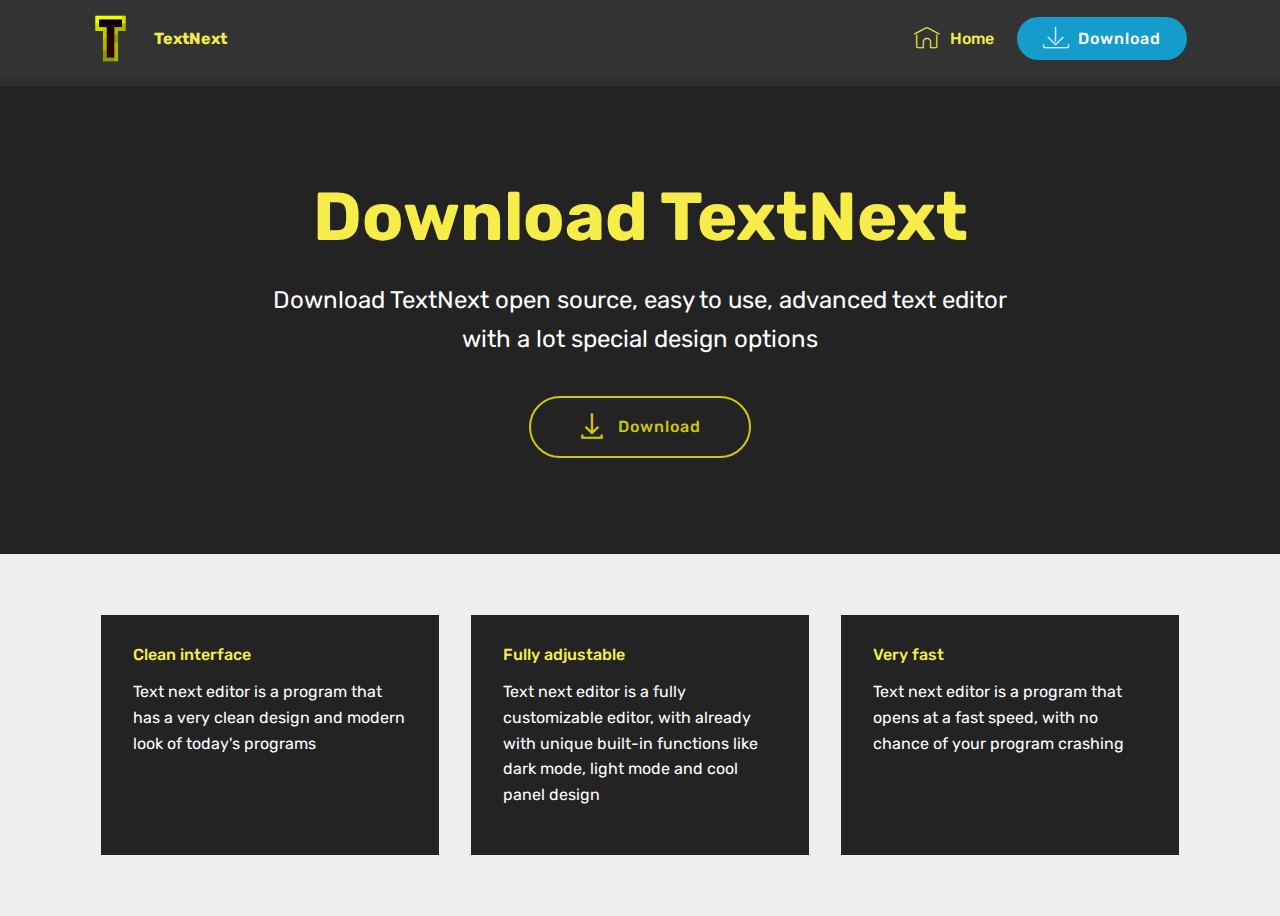
==== commit 00d84b36: "create github pages" ====
--- a/download.html
+++ b/download.html
@@ -7,11 +7,12 @@
   <meta name="generator" content="Mobirise v4.12.4, mobirise.com">
   <meta name="viewport" content="width=device-width, initial-scale=1, minimum-scale=1">
   <link rel="shortcut icon" href="assets/images/newlogo.ico" type="image/x-icon">
-  <meta name="description" content="Web Page Builder Description">
+  <meta name="description" content="TextNext is open source text editor">
   
   
-  <title>Download Page</title>
+  <title>TextNext | Download Page</title>
   <link rel="stylesheet" href="assets/web/assets/mobirise-icons/mobirise-icons.css">
+  <link rel="stylesheet" href="assets/web/assets/mobirise-icons2/mobirise2.css">
   <link rel="stylesheet" href="assets/bootstrap/css/bootstrap.min.css">
   <link rel="stylesheet" href="assets/bootstrap/css/bootstrap-grid.min.css">
   <link rel="stylesheet" href="assets/bootstrap/css/bootstrap-reboot.min.css">
@@ -60,7 +61,7 @@
     </nav>
 </section>
 
-<section class="engine"><a href="https://mobirise.info/p">site templates free download</a></section><section once="footers" class="cid-s70Gtntuoc" id="footer6-6">
+<section class="engine"><a href="https://mobirise.info/r">free bootstrap templates</a></section><section once="footers" class="cid-s70Gtntuoc" id="footer6-6">
 
     
 
@@ -77,24 +78,67 @@
     </div>
 </section>
 
-<section class="cid-s70Ly5xslP mbr-fullscreen mbr-parallax-background" id="header2-b">
+<section class="header1 cid-s74v1RAGml" id="header1-k">
 
     
 
-    <div class="mbr-overlay" style="opacity: 0.5; background-color: rgb(35, 35, 35);"></div>
+    
 
-    <div class="container align-center">
+    <div class="container">
         <div class="row justify-content-md-center">
             <div class="mbr-white col-md-10">
-                <h1 class="mbr-section-title mbr-bold pb-3 mbr-fonts-style display-1">
+                <h1 class="mbr-section-title align-center mbr-bold pb-3 mbr-fonts-style display-1">
                     Download TextNext</h1>
                 
-                
-                <div class="mbr-section-btn"><a class="btn btn-md btn-secondary display-4" href="download.html">Download SOON</a></div>
+                <p class="mbr-text align-center pb-3 mbr-fonts-style display-5">Download TextNext open source, easy to use, advanced text editor
+<br>with a lot special design options</p>
+                <div class="mbr-section-btn align-center"><a class="btn btn-md btn-success-outline display-4" href="https://mobirise.co"><span class="mobi-mbri mobi-mbri-download mbr-iconfont mbr-iconfont-btn"></span>
+                        Download</a></div>
             </div>
         </div>
     </div>
+
+</section>
+
+<section class="features4 cid-s74vfphmIL" id="features4-l">
     
+         
+
+    
+    <div class="container">
+        <div class="media-container-row">
+            <div class="card p-3 col-12 col-md-6 col-lg-4">
+                <div class="card-wrapper media-container-row media-container-row">
+                    <div class="card-box">
+                        <h4 class="card-title pb-3 mbr-fonts-style display-7">Clean interface</h4>
+                        <p class="mbr-text mbr-fonts-style display-7">Text next editor is a program that has a very clean design and modern look of today's programs</p>
+                    </div>
+                </div>
+            </div>
+
+            <div class="card p-3 col-12 col-md-6 col-12 col-md-6 col-lg-4">
+                <div class="card-wrapper media-container-row">
+                    <div class="card-box">
+                        <h4 class="card-title pb-3 mbr-fonts-style display-7">Fully adjustable</h4>
+                        <p class="mbr-text mbr-fonts-style display-7">Text next editor is a fully customizable editor, with already with unique built-in functions like dark mode, light mode and cool panel design</p>
+                    </div>
+                </div>
+            </div>
+
+            <div class="card p-3 col-12 col-md-6 col-lg-4">
+                <div class="card-wrapper media-container-row">
+                    <div class="card-box">
+                        <h4 class="card-title pb-3 mbr-fonts-style display-7">Very fast</h4>
+                        <p class="mbr-text mbr-fonts-style display-7">
+                            Text next editor is a program that opens at a fast speed, with no chance of your program crashing
+                        </p>
+                    </div>
+                </div>
+            </div>
+
+            
+        </div>
+    </div>
 </section>
 
 
@@ -106,7 +150,6 @@
   <script src="assets/dropdown/js/nav-dropdown.js"></script>
   <script src="assets/dropdown/js/navbar-dropdown.js"></script>
   <script src="assets/touchswipe/jquery.touch-swipe.min.js"></script>
-  <script src="assets/parallax/jarallax.min.js"></script>
   <script src="assets/theme/js/script.js"></script>
   
   
--- a/assets/web/assets/mobirise-icons2/mobirise2.css
+++ b/assets/web/assets/mobirise-icons2/mobirise2.css
@@ -0,0 +1,498 @@
+@font-face {
+  font-family: 'Moririse2';
+  font-display: swap;
+  src:  url('mobirise2.eot?f2bix4');
+  src:  url('mobirise2.eot?f2bix4#iefix') format('embedded-opentype'),
+    url('mobirise2.ttf?f2bix4') format('truetype'),
+    url('mobirise2.woff?f2bix4') format('woff'),
+    url('mobirise2.svg?f2bix4#mobirise2') format('svg');
+  font-weight: normal;
+  font-style: normal;
+}
+
+[class^="mobi-"], [class*=" mobi-"] {
+  /* use !important to prevent issues with browser extensions that change fonts */
+  font-family: 'Moririse2' !important;
+  speak: none;
+  font-style: normal;
+  font-weight: normal;
+  font-variant: normal;
+  text-transform: none;
+  line-height: 1;
+
+  /* Better Font Rendering =========== */
+  -webkit-font-smoothing: antialiased;
+  -moz-osx-font-smoothing: grayscale;
+}
+
+.mobi-mbri-add-submenu:before {
+  content: "\e900";
+}
+.mobi-mbri-alert:before {
+  content: "\e901";
+}
+.mobi-mbri-align-center:before {
+  content: "\e902";
+}
+.mobi-mbri-align-justify:before {
+  content: "\e903";
+}
+.mobi-mbri-align-left:before {
+  content: "\e904";
+}
+.mobi-mbri-align-right:before {
+  content: "\e905";
+}
+.mobi-mbri-android:before {
+  content: "\e906";
+}
+.mobi-mbri-apple:before {
+  content: "\e907";
+}
+.mobi-mbri-arrow-down:before {
+  content: "\e908";
+}
+.mobi-mbri-arrow-next:before {
+  content: "\e909";
+}
+.mobi-mbri-arrow-prev:before {
+  content: "\e90a";
+}
+.mobi-mbri-arrow-up:before {
+  content: "\e90b";
+}
+.mobi-mbri-bold:before {
+  content: "\e90c";
+}
+.mobi-mbri-bookmark:before {
+  content: "\e90d";
+}
+.mobi-mbri-bootstrap:before {
+  content: "\e90e";
+}
+.mobi-mbri-briefcase:before {
+  content: "\e90f";
+}
+.mobi-mbri-browse:before {
+  content: "\e910";
+}
+.mobi-mbri-bulleted-list:before {
+  content: "\e911";
+}
+.mobi-mbri-calendar:before {
+  content: "\e912";
+}
+.mobi-mbri-camera:before {
+  content: "\e913";
+}
+.mobi-mbri-cart-add:before {
+  content: "\e914";
+}
+.mobi-mbri-cart-full:before {
+  content: "\e915";
+}
+.mobi-mbri-cash:before {
+  content: "\e916";
+}
+.mobi-mbri-change-style:before {
+  content: "\e917";
+}
+.mobi-mbri-chat:before {
+  content: "\e918";
+}
+.mobi-mbri-clock:before {
+  content: "\e919";
+}
+.mobi-mbri-close:before {
+  content: "\e91a";
+}
+.mobi-mbri-cloud:before {
+  content: "\e91b";
+}
+.mobi-mbri-code:before {
+  content: "\e91c";
+}
+.mobi-mbri-contact-form:before {
+  content: "\e91d";
+}
+.mobi-mbri-credit-card:before {
+  content: "\e91e";
+}
+.mobi-mbri-cursor-click:before {
+  content: "\e91f";
+}
+.mobi-mbri-cust-feedback:before {
+  content: "\e920";
+}
+.mobi-mbri-database:before {
+  content: "\e921";
+}
+.mobi-mbri-delivery:before {
+  content: "\e922";
+}
+.mobi-mbri-desktop:before {
+  content: "\e923";
+}
+.mobi-mbri-devices:before {
+  content: "\e924";
+}
+.mobi-mbri-down:before {
+  content: "\e925";
+}
+.mobi-mbri-download-2:before {
+  content: "\e926";
+}
+.mobi-mbri-download:before {
+  content: "\e927";
+}
+.mobi-mbri-drag-n-drop-2:before {
+  content: "\e928";
+}
+.mobi-mbri-drag-n-drop:before {
+  content: "\e929";
+}
+.mobi-mbri-edit-2:before {
+  content: "\e92a";
+}
+.mobi-mbri-edit:before {
+  content: "\e92b";
+}
+.mobi-mbri-error:before {
+  content: "\e92c";
+}
+.mobi-mbri-extension:before {
+  content: "\e92d";
+}
+.mobi-mbri-features:before {
+  content: "\e92e";
+}
+.mobi-mbri-file:before {
+  content: "\e92f";
+}
+.mobi-mbri-flag:before {
+  content: "\e930";
+}
+.mobi-mbri-folder:before {
+  content: "\e931";
+}
+.mobi-mbri-gift:before {
+  content: "\e932";
+}
+.mobi-mbri-github:before {
+  content: "\e933";
+}
+.mobi-mbri-globe-2:before {
+  content: "\e934";
+}
+.mobi-mbri-globe:before {
+  content: "\e935";
+}
+.mobi-mbri-growing-chart:before {
+  content: "\e936";
+}
+.mobi-mbri-hearth:before {
+  content: "\e937";
+}
+.mobi-mbri-help:before {
+  content: "\e938";
+}
+.mobi-mbri-home:before {
+  content: "\e939";
+}
+.mobi-mbri-hot-cup:before {
+  content: "\e93a";
+}
+.mobi-mbri-idea:before {
+  content: "\e93b";
+}
+.mobi-mbri-image-gallery:before {
+  content: "\e93c";
+}
+.mobi-mbri-image-slider:before {
+  content: "\e93d";
+}
+.mobi-mbri-info:before {
+  content: "\e93e";
+}
+.mobi-mbri-italic:before {
+  content: "\e93f";
+}
+.mobi-mbri-key:before {
+  content: "\e940";
+}
+.mobi-mbri-laptop:before {
+  content: "\e941";
+}
+.mobi-mbri-layers:before {
+  content: "\e942";
+}
+.mobi-mbri-left-right:before {
+  content: "\e943";
+}
+.mobi-mbri-left:before {
+  content: "\e944";
+}
+.mobi-mbri-letter:before {
+  content: "\e945";
+}
+.mobi-mbri-like:before {
+  content: "\e946";
+}
+.mobi-mbri-link:before {
+  content: "\e947";
+}
+.mobi-mbri-lock:before {
+  content: "\e948";
+}
+.mobi-mbri-login:before {
+  content: "\e949";
+}
+.mobi-mbri-logout:before {
+  content: "\e94a";
+}
+.mobi-mbri-magic-stick:before {
+  content: "\e94b";
+}
+.mobi-mbri-map-pin:before {
+  content: "\e94c";
+}
+.mobi-mbri-menu:before {
+  content: "\e94d";
+}
+.mobi-mbri-mobile-2:before {
+  content: "\e94e";
+}
+.mobi-mbri-mobile-horizontal:before {
+  content: "\e94f";
+}
+.mobi-mbri-mobile:before {
+  content: "\e950";
+}
+.mobi-mbri-mobirise:before {
+  content: "\e951";
+}
+.mobi-mbri-more-horizontal:before {
+  content: "\e952";
+}
+.mobi-mbri-more-vertical:before {
+  content: "\e953";
+}
+.mobi-mbri-music:before {
+  content: "\e954";
+}
+.mobi-mbri-new-file:before {
+  content: "\e955";
+}
+.mobi-mbri-numbered-list:before {
+  content: "\e956";
+}
+.mobi-mbri-opened-folder:before {
+  content: "\e957";
+}
+.mobi-mbri-pages:before {
+  content: "\e958";
+}
+.mobi-mbri-paper-plane:before {
+  content: "\e959";
+}
+.mobi-mbri-paperclip:before {
+  content: "\e95a";
+}
+.mobi-mbri-phone:before {
+  content: "\e95b";
+}
+.mobi-mbri-photo:before {
+  content: "\e95c";
+}
+.mobi-mbri-photos:before {
+  content: "\e95d";
+}
+.mobi-mbri-pin:before {
+  content: "\e95e";
+}
+.mobi-mbri-play:before {
+  content: "\e95f";
+}
+.mobi-mbri-plus:before {
+  content: "\e960";
+}
+.mobi-mbri-preview:before {
+  content: "\e961";
+}
+.mobi-mbri-print:before {
+  content: "\e962";
+}
+.mobi-mbri-protect:before {
+  content: "\e963";
+}
+.mobi-mbri-question:before {
+  content: "\e964";
+}
+.mobi-mbri-quote-left:before {
+  content: "\e965";
+}
+.mobi-mbri-quote-right:before {
+  content: "\e966";
+}
+.mobi-mbri-redo:before {
+  content: "\e967";
+}
+.mobi-mbri-refresh:before {
+  content: "\e968";
+}
+.mobi-mbri-responsive-2:before {
+  content: "\e969";
+}
+.mobi-mbri-responsive:before {
+  content: "\e96a";
+}
+.mobi-mbri-right:before {
+  content: "\e96b";
+}
+.mobi-mbri-rocket:before {
+  content: "\e96c";
+}
+.mobi-mbri-sad-face:before {
+  content: "\e96d";
+}
+.mobi-mbri-sale:before {
+  content: "\e96e";
+}
+.mobi-mbri-save:before {
+  content: "\e96f";
+}
+.mobi-mbri-search:before {
+  content: "\e970";
+}
+.mobi-mbri-setting-2:before {
+  content: "\e971";
+}
+.mobi-mbri-setting-3:before {
+  content: "\e972";
+}
+.mobi-mbri-setting:before {
+  content: "\e973";
+}
+.mobi-mbri-share:before {
+  content: "\e974";
+}
+.mobi-mbri-shopping-bag:before {
+  content: "\e975";
+}
+.mobi-mbri-shopping-basket:before {
+  content: "\e976";
+}
+.mobi-mbri-shopping-cart:before {
+  content: "\e977";
+}
+.mobi-mbri-sites:before {
+  content: "\e978";
+}
+.mobi-mbri-smile-face:before {
+  content: "\e979";
+}
+.mobi-mbri-speed:before {
+  content: "\e97a";
+}
+.mobi-mbri-star:before {
+  content: "\e97b";
+}
+.mobi-mbri-success:before {
+  content: "\e97c";
+}
+.mobi-mbri-sun:before {
+  content: "\e97d";
+}
+.mobi-mbri-sun2:before {
+  content: "\e97e";
+}
+.mobi-mbri-tablet-vertical:before {
+  content: "\e97f";
+}
+.mobi-mbri-tablet:before {
+  content: "\e980";
+}
+.mobi-mbri-target:before {
+  content: "\e981";
+}
+.mobi-mbri-timer:before {
+  content: "\e982";
+}
+.mobi-mbri-to-ftp:before {
+  content: "\e983";
+}
+.mobi-mbri-to-local-drive:before {
+  content: "\e984";
+}
+.mobi-mbri-touch-swipe:before {
+  content: "\e985";
+}
+.mobi-mbri-touch:before {
+  content: "\e986";
+}
+.mobi-mbri-trash:before {
+  content: "\e987";
+}
+.mobi-mbri-underline:before {
+  content: "\e988";
+}
+.mobi-mbri-undo:before {
+  content: "\e989";
+}
+.mobi-mbri-unlink:before {
+  content: "\e98a";
+}
+.mobi-mbri-unlock:before {
+  content: "\e98b";
+}
+.mobi-mbri-up-down:before {
+  content: "\e98c";
+}
+.mobi-mbri-up:before {
+  content: "\e98d";
+}
+.mobi-mbri-update:before {
+  content: "\e98e";
+}
+.mobi-mbri-upload-2:before {
+  content: "\e98f";
+}
+.mobi-mbri-upload:before {
+  content: "\e990";
+}
+.mobi-mbri-user-2:before {
+  content: "\e991";
+}
+.mobi-mbri-user:before {
+  content: "\e992";
+}
+.mobi-mbri-users:before {
+  content: "\e993";
+}
+.mobi-mbri-video-play:before {
+  content: "\e994";
+}
+.mobi-mbri-video:before {
+  content: "\e995";
+}
+.mobi-mbri-watch:before {
+  content: "\e996";
+}
+.mobi-mbri-website-theme-2:before {
+  content: "\e997";
+}
+.mobi-mbri-website-theme:before {
+  content: "\e998";
+}
+.mobi-mbri-wifi:before {
+  content: "\e999";
+}
+.mobi-mbri-windows:before {
+  content: "\e99a";
+}
+.mobi-mbri-zoom-in:before {
+  content: "\e99b";
+}
+.mobi-mbri-zoom-out:before {
+  content: "\e99c";
+}
--- a/assets/mobirise/css/mbr-additional.css
+++ b/assets/mobirise/css/mbr-additional.css
@@ -715,7 +715,7 @@
 }
 .cid-s70CwM3Zuw {
   padding-top: 90px;
-  padding-bottom: 90px;
+  padding-bottom: 75px;
   background-color: #ffffff;
 }
 .cid-s70CwM3Zuw .mbr-text {
@@ -732,8 +732,8 @@
   color: #149dcc;
 }
 .cid-s74kxgSTQb {
-  padding-top: 75px;
-  padding-bottom: 90px;
+  padding-top: 45px;
+  padding-bottom: 45px;
   background-color: #ffffff;
 }
 .cid-s74kxgSTQb h2 {
@@ -800,8 +800,8 @@
   text-align: left;
 }
 .cid-s70I9qywMI {
-  padding-top: 90px;
-  padding-bottom: 90px;
+  padding-top: 60px;
+  padding-bottom: 60px;
   background-color: #ffffff;
 }
 .cid-s70I9qywMI [class^="socicon-"]:before,
@@ -1651,6 +1651,62 @@
 .cid-s70KgSkP60 .dropdown-item:hover {
   color: #c1c1c1 !important;
 }
-.cid-s70Ly5xslP {
-  background-image: url("../../../assets/images/background4.jpg");
-}
+.cid-s74v1RAGml {
+  padding-top: 90px;
+  padding-bottom: 90px;
+  background-color: #232323;
+}
+.cid-s74v1RAGml H3 {
+  color: #f7ed4a;
+}
+.cid-s74v1RAGml .mbr-text,
+.cid-s74v1RAGml .mbr-section-btn {
+  color: #ffffff;
+}
+.cid-s74v1RAGml H1 {
+  color: #f7ed4a;
+}
+.cid-s74vfphmIL {
+  padding-top: 45px;
+  padding-bottom: 45px;
+  background-color: #efefef;
+}
+.cid-s74vfphmIL .card {
+  align-self: stretch;
+}
+.cid-s74vfphmIL .card-box {
+  height: 100%;
+  background-color: #232323;
+  padding: 2rem;
+}
+.cid-s74vfphmIL h4 {
+  font-weight: 500;
+  margin-bottom: 0;
+  text-align: left;
+}
+.cid-s74vfphmIL p {
+  color: #767676;
+  text-align: left;
+}
+.cid-s74vfphmIL .card-wrapper {
+  position: relative;
+  box-shadow: 0px 0px 0px 0px rgba(0, 0, 0, 0);
+  transition: box-shadow 0.3s;
+}
+.cid-s74vfphmIL .card-wrapper:hover {
+  box-shadow: 0px 0px 30px 0px rgba(0, 0, 0, 0.05);
+  transition: box-shadow 0.3s;
+}
+.cid-s74vfphmIL .card-img {
+  position: absolute;
+  top: 0;
+  left: 0;
+  width: 100%;
+  overflow: hidden;
+}
+.cid-s74vfphmIL .card-title {
+  color: #f7ed4a;
+}
+.cid-s74vfphmIL P {
+  color: #ffffff;
+}
--- a/assets/mobirise/css/mbr-additional.css
+++ b/assets/mobirise/css/mbr-additional.css
@@ -715,7 +715,7 @@
 }
 .cid-s70CwM3Zuw {
   padding-top: 90px;
-  padding-bottom: 90px;
+  padding-bottom: 75px;
   background-color: #ffffff;
 }
 .cid-s70CwM3Zuw .mbr-text {
@@ -732,8 +732,8 @@
   color: #149dcc;
 }
 .cid-s74kxgSTQb {
-  padding-top: 75px;
-  padding-bottom: 90px;
+  padding-top: 45px;
+  padding-bottom: 45px;
   background-color: #ffffff;
 }
 .cid-s74kxgSTQb h2 {
@@ -800,8 +800,8 @@
   text-align: left;
 }
 .cid-s70I9qywMI {
-  padding-top: 90px;
-  padding-bottom: 90px;
+  padding-top: 60px;
+  padding-bottom: 60px;
   background-color: #ffffff;
 }
 .cid-s70I9qywMI [class^="socicon-"]:before,
@@ -1651,6 +1651,62 @@
 .cid-s70KgSkP60 .dropdown-item:hover {
   color: #c1c1c1 !important;
 }
-.cid-s70Ly5xslP {
-  background-image: url("../../../assets/images/background4.jpg");
-}
+.cid-s74v1RAGml {
+  padding-top: 90px;
+  padding-bottom: 90px;
+  background-color: #232323;
+}
+.cid-s74v1RAGml H3 {
+  color: #f7ed4a;
+}
+.cid-s74v1RAGml .mbr-text,
+.cid-s74v1RAGml .mbr-section-btn {
+  color: #ffffff;
+}
+.cid-s74v1RAGml H1 {
+  color: #f7ed4a;
+}
+.cid-s74vfphmIL {
+  padding-top: 45px;
+  padding-bottom: 45px;
+  background-color: #efefef;
+}
+.cid-s74vfphmIL .card {
+  align-self: stretch;
+}
+.cid-s74vfphmIL .card-box {
+  height: 100%;
+  background-color: #232323;
+  padding: 2rem;
+}
+.cid-s74vfphmIL h4 {
+  font-weight: 500;
+  margin-bottom: 0;
+  text-align: left;
+}
+.cid-s74vfphmIL p {
+  color: #767676;
+  text-align: left;
+}
+.cid-s74vfphmIL .card-wrapper {
+  position: relative;
+  box-shadow: 0px 0px 0px 0px rgba(0, 0, 0, 0);
+  transition: box-shadow 0.3s;
+}
+.cid-s74vfphmIL .card-wrapper:hover {
+  box-shadow: 0px 0px 30px 0px rgba(0, 0, 0, 0.05);
+  transition: box-shadow 0.3s;
+}
+.cid-s74vfphmIL .card-img {
+  position: absolute;
+  top: 0;
+  left: 0;
+  width: 100%;
+  overflow: hidden;
+}
+.cid-s74vfphmIL .card-title {
+  color: #f7ed4a;
+}
+.cid-s74vfphmIL P {
+  color: #ffffff;
+}
